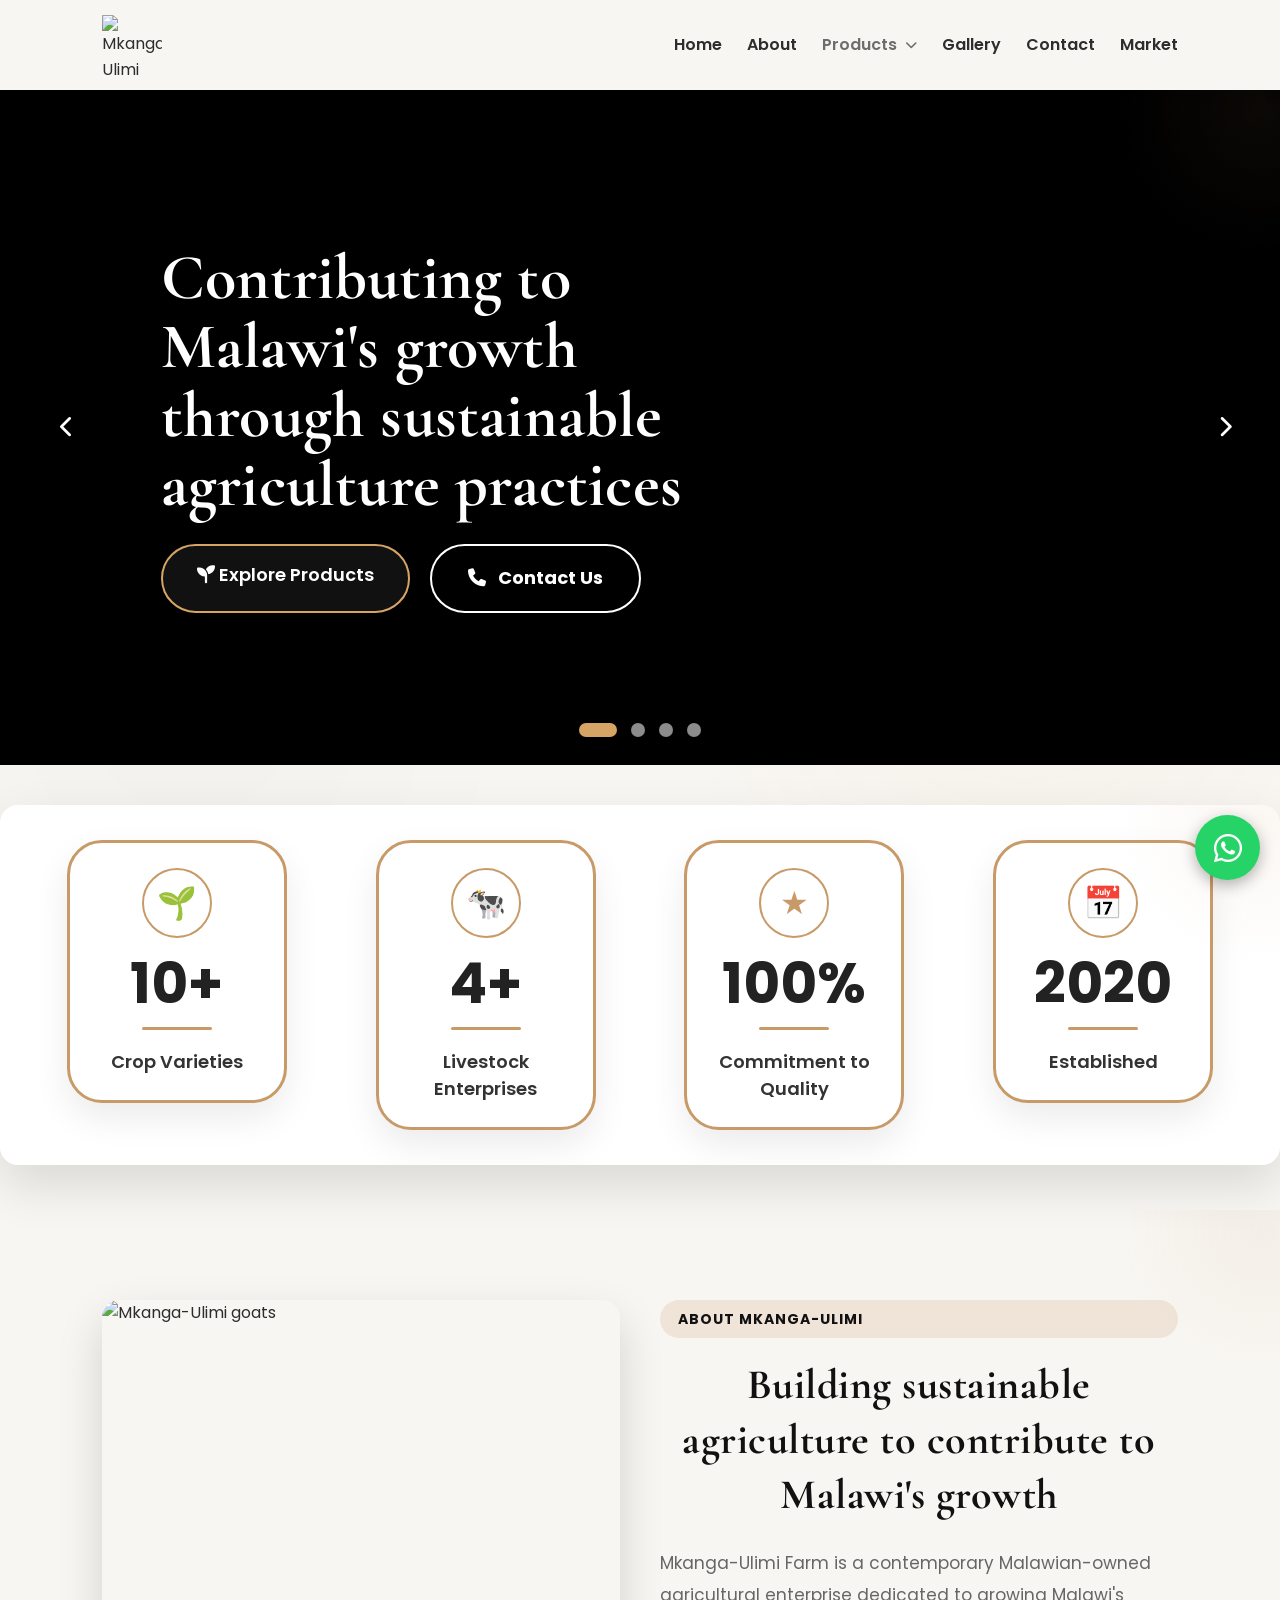
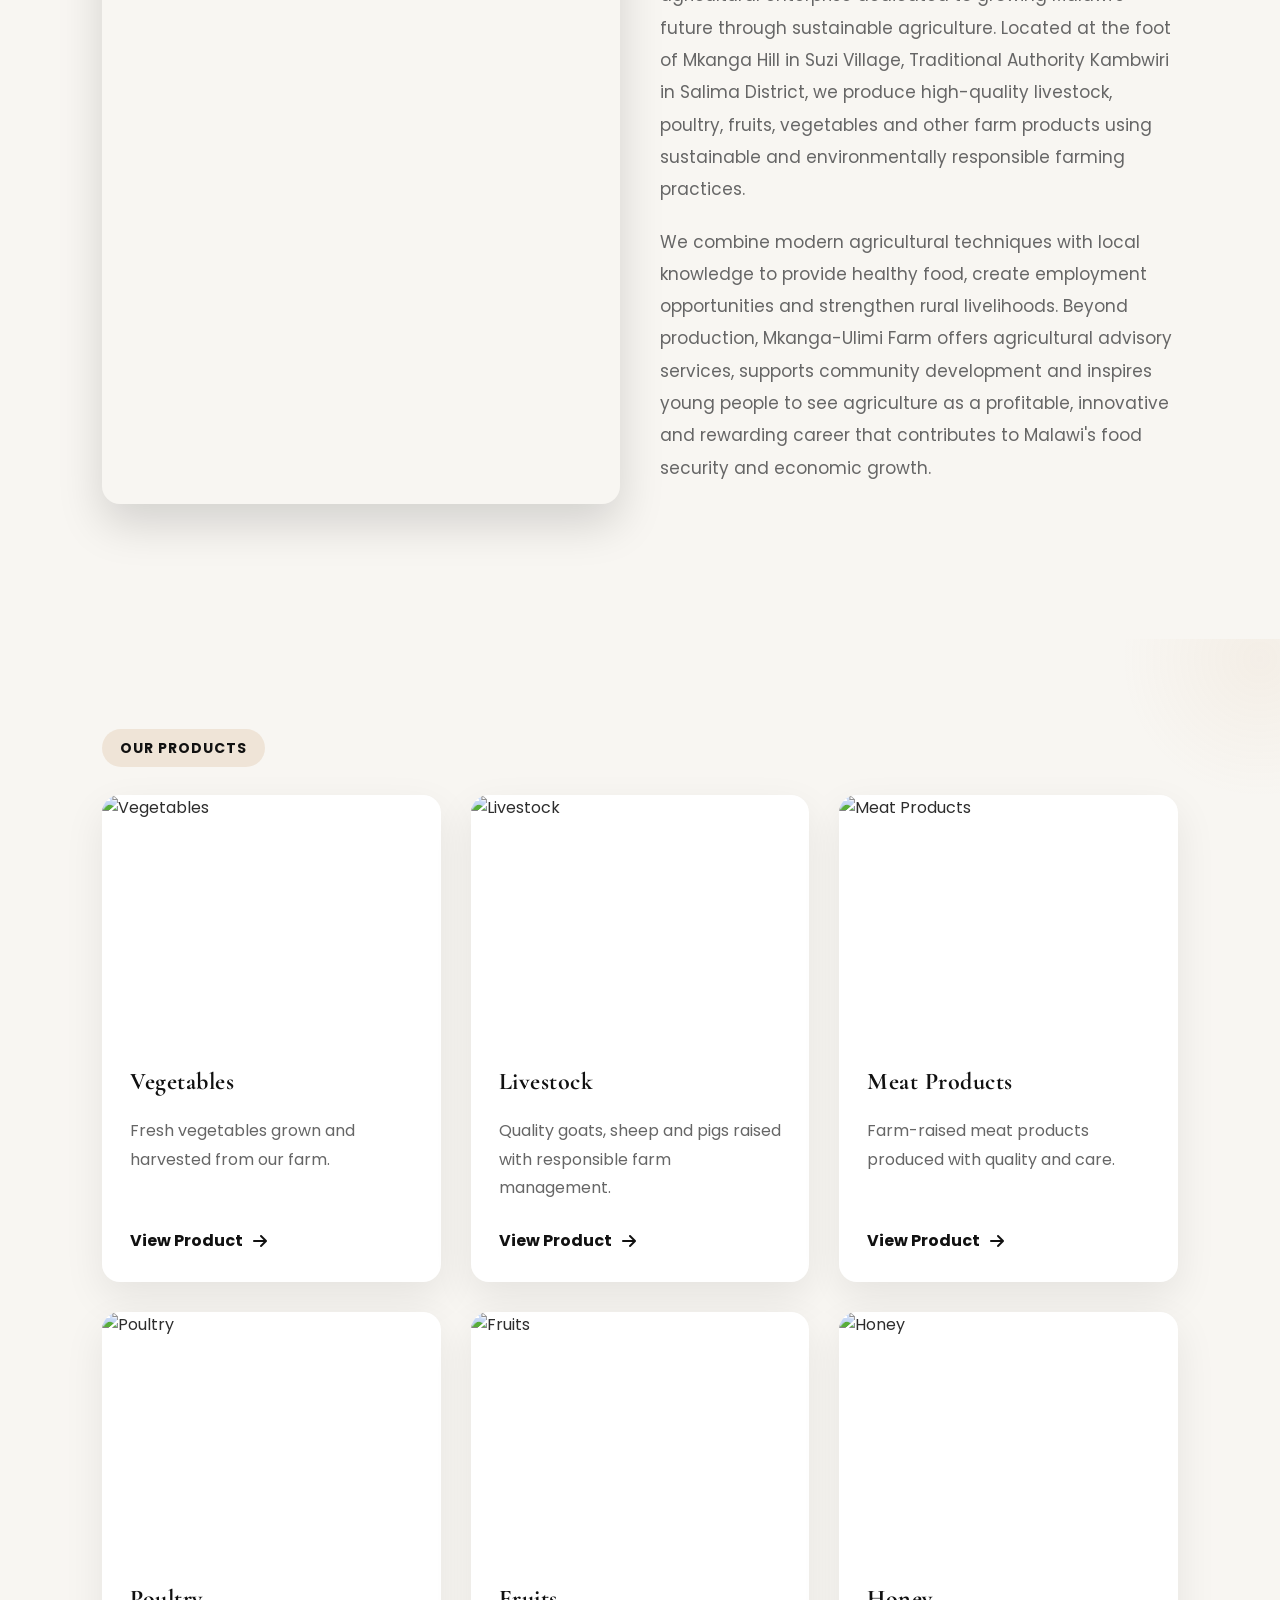
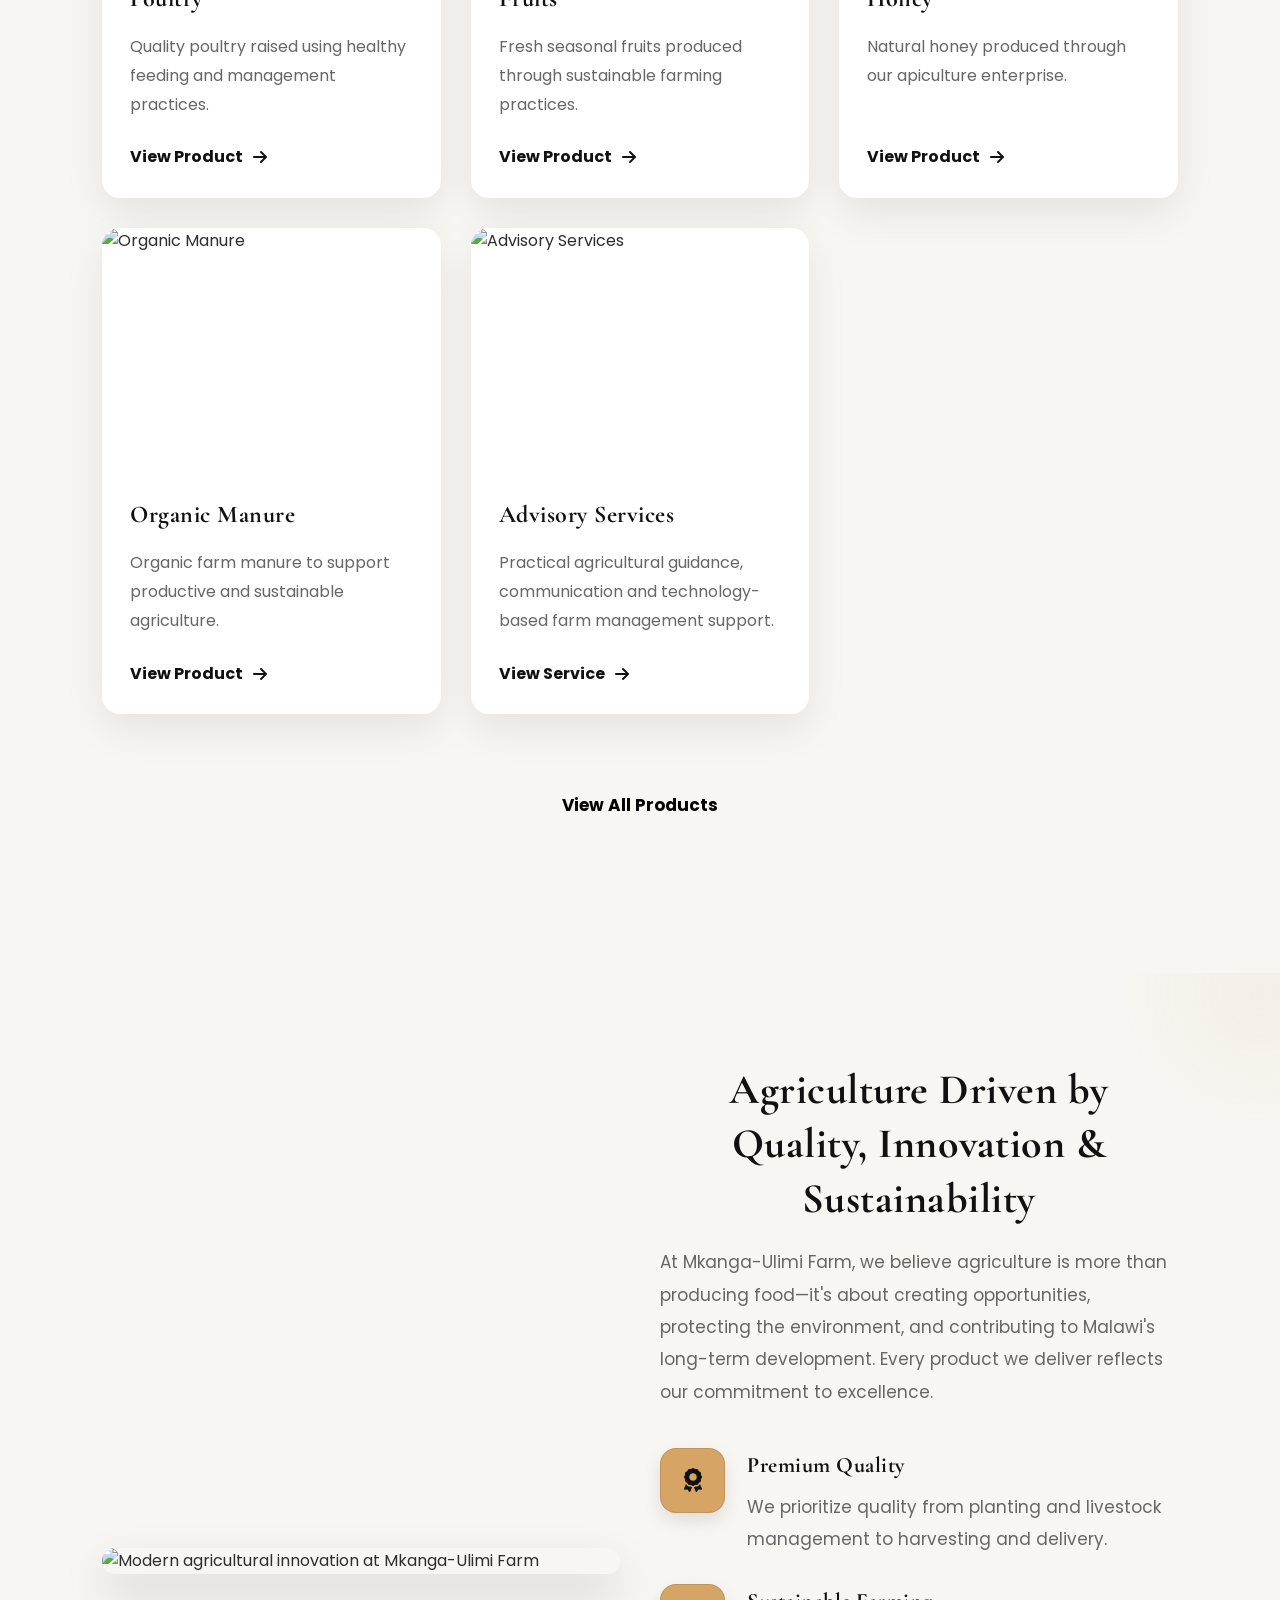
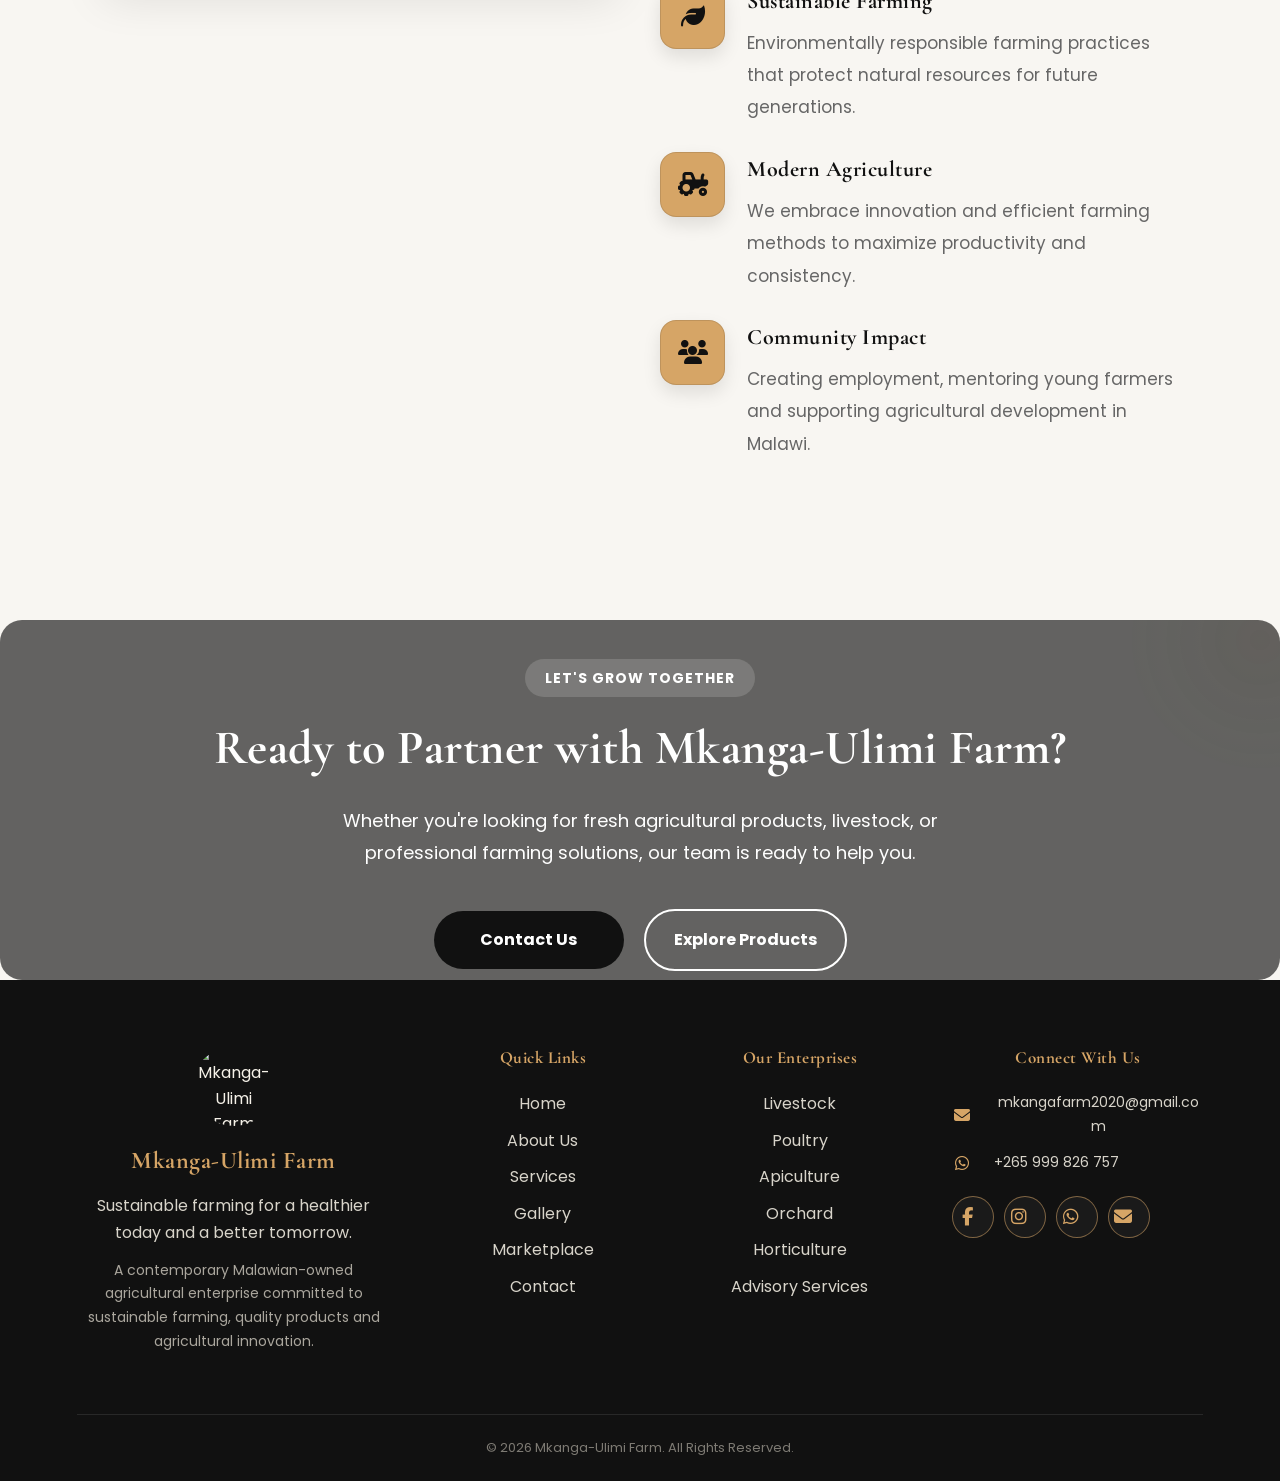
==== index.html @ d6bb37b3 "Add files via upload" ====
<!DOCTYPE html>
<html lang="en">
  <head>
    <meta charset="UTF-8" />

    <meta name="viewport" content="width=device-width, initial-scale=1.0" />

    <title>Mkanga-Ulimi Farm | Quality Agriculture in Malawi</title>

    <meta
      name="description"
      content="Mkanga-Ulimi Farm is a contemporary Malawian-owned farm in Salima producing quality livestock, poultry, orchard products, apiculture products and agricultural advisory services through sustainable farming practices."
    />

    <meta
      name="keywords"
      content="Mkanga-Ulimi, Malawi Farm, Livestock, Poultry, Orchard, Apiculture, Sustainable Agriculture, Salima, Farm Products"
    />

    <meta name="author" content="Mkanga-Ulimi Farm" />

    <meta name="robots" content="index, follow" />

    <link rel="canonical" href="https://christophermwakapenda.github.io/Farm-Website/" />

    <link rel="icon" href="assets/images/logo.png" />

    <link rel="apple-touch-icon" href="assets/images/logo.png" />

    <!-- Open Graph -->

    <meta property="og:title" content="Mkanga-Ulimi Farm" />

    <meta property="og:description" content="Growing Malawi's Future Through Sustainable Agriculture." />

    <meta property="og:image" content="https://christophermwakapenda.github.io/Farm-Website/assets/images/logo.png" />

    <meta property="og:url" content="https://christophermwakapenda.github.io/Farm-Website/" />

    <meta property="og:type" content="website" />

    <!-- Twitter -->

    <meta name="twitter:card" content="summary_large_image" />

    <meta name="twitter:title" content="Mkanga-Ulimi Farm" />

    <meta name="twitter:description" content="Growing Malawi's Future Through Sustainable Agriculture." />

    <meta name="twitter:image" content="https://christophermwakapenda.github.io/Farm-Website/assets/images/logo.png" />

    <link rel="icon" href="assets/images/logo.png" />

    <link rel="stylesheet" href="assets/css/style.css" />

    <link rel="stylesheet" href="assets/css/responsive.css" />

    <link rel="stylesheet" href="assets/css/animations.css" />

    <!-- Font Awesome Icons -->

    <link rel="stylesheet" href="https://cdnjs.cloudflare.com/ajax/libs/font-awesome/6.7.2/css/all.min.css" />
  </head>

  <body>
    <!-- HEADER -->

    <header>
      <div class="logo-area">
        <a href="index.html">
          <img src="assets/images/logo.png" alt="Mkanga-Ulimi Farm Logo" />
        </a>
      </div>

      <div class="menu-icon">☰</div>

      <nav id="navbar">
        <a href="index.html">Home</a>

        <a href="about.html">About</a>

        <div class="dropdown">
          <a href="#" class="dropbtn">
            Products
            <i class="fa-solid fa-chevron-down"></i>
          </a>

          <div class="dropdown-content">
            <a href="livestock.html">
              <i class="fa-solid fa-cow"></i>
              Livestock
            </a>

            <a href="poultry.html">
              <i class="fa-solid fa-egg"></i>
              Poultry
            </a>

            <a href="orchard.html">
              <i class="fa-solid fa-tree"></i>
              Orchard
            </a>

            <a href="apiculture.html">
              <i class="fa-solid fa-bug"></i>
              Apiculture
            </a>

            <a href="advisory-services.html">
              <i class="fa-solid fa-user-tie"></i>
              Advisory Services
            </a>
          </div>
        </div>

        <a href="gallery.html">Gallery</a>

        <a href="contact.html">Contact</a>

       <a href="market.html">Market</a>
          </nav>

</header>

    <!-- HERO -->

    <!-- ================= HERO SLIDER ================= -->

    <section class="hero-slider">
      <!-- Slide 1 -->
      <div class="slide active">
        <img src="assets/images/hero1.jpg" alt="Mkanga-Ulimi Farm" />

        <div class="overlay"></div>

        <div class="hero-content">
          <h1>
            Contributing to Malawi's growth through sustainable agriculture practices
          </h1>

          <div class="hero-buttons">
            <a href="products.html" class="btn btn-primary">
              <i class="fa-solid fa-seedling"></i>
              Explore Products
            </a>

            <a href="contact.html" class="btn btn-outline">
              <i class="fa-solid fa-phone"></i>
              Contact Us
            </a>
          </div>
        </div>
      </div>

      <!-- Slide 2 -->
      <div class="slide">
        <img src="assets/images/hero2.jpg" alt="Livestock" />

        <div class="overlay"></div>

        <div class="hero-content">
          <h2>
            Quality livestock and poultry for your health, living and agriculture productivity
          </h2>
          <p>We rear goats, sheep and pigs.</p>

          <div class="hero-buttons">
            <a href="products.html" class="btn btn-primary">
              <i class="fa-solid fa-seedling"></i>
              Explore Products
            </a>

            <a href="contact.html" class="btn btn-outline">
              <i class="fa-solid fa-phone"></i>
              Contact Us
            </a>
          </div>
        </div>
      </div>

      <!-- Slide 3 -->
      <div class="slide">
        <img src="assets/images/hero3.jpg" alt="Crop Farming" />

        <div class="overlay"></div>

        <div class="hero-content">
          <h2>Fresh produce direct from our farm</h2>

          <div class="hero-buttons">
            <a href="products.html" class="btn btn-primary">
              <i class="fa-solid fa-seedling"></i>
              Explore Products
            </a>

            <a href="contact.html" class="btn btn-outline">
              <i class="fa-solid fa-phone"></i>
              Contact Us
            </a>
          </div>
        </div>
      </div>

      <!-- Slide 4 -->
      <div class="slide">
        <img src="assets/images/hero4.jpg" alt="Modern Agriculture" />

        <div class="overlay"></div>

        <div class="hero-content">
          <h2>We produce a variety of products</h2>
          <p>Fruits. Vegetables. Meat Products. Organic Manure. Honey. Livestock.</p>

          <div class="hero-buttons">
            <a href="products.html" class="btn btn-primary">
              <i class="fa-solid fa-seedling"></i>
              Explore Products
            </a>

            <a href="contact.html" class="btn btn-outline">
              <i class="fa-solid fa-phone"></i>
              Contact Us
            </a>
          </div>
        </div>
      </div>

      <!-- Previous -->
      <button class="slider-btn prev">
        <i class="fa-solid fa-chevron-left"></i>
      </button>

      <!-- Next -->
      <button class="slider-btn next">
        <i class="fa-solid fa-chevron-right"></i>
      </button>

      <!-- Dots -->
      <div class="slider-dots">
        <span class="dot active"></span>
        <span class="dot"></span>
        <span class="dot"></span>
        <span class="dot"></span>
      </div>
    </section>

    <!-- ================= HERO STATS ================= -->
    <section class="hero-stats">
      <div class="stat-badge">
        <div class="badge">
          <div class="badge-icon">🌱</div>
          <div class="badge-number">10+</div>
          <div class="badge-divider"></div>
          <div class="badge-title">Crop Varieties</div>
        </div>
      </div>

      <div class="stat-badge">
        <div class="badge">
          <div class="badge-icon">🐄</div>
          <div class="badge-number">4+</div>
          <div class="badge-divider"></div>
          <div class="badge-title">Livestock Enterprises</div>
        </div>
      </div>

      <div class="stat-badge">
        <div class="badge">
          <div class="badge-icon">★</div>
          <div class="badge-number">100%</div>
          <div class="badge-divider"></div>
          <div class="badge-title">Commitment to Quality</div>
        </div>
      </div>

      <div class="stat-badge">
        <div class="badge">
          <div class="badge-icon">📅</div>
          <div class="badge-number">2020</div>
          <div class="badge-divider"></div>
          <div class="badge-title">Established</div>
        </div>
      </div>
    </section>

    <!-- ABOUT PREVIEW -->

    <!-- ================= ABOUT PREVIEW ================= -->

    <section class="about-preview">
      <div class="about-image">
        <img src="assets/images/client-goats.jpg" alt="Mkanga-Ulimi goats" />
      </div>

      <div class="about-text">
        <span class="section-tag">ABOUT MKANGA-ULIMI</span>

        <h2>Building sustainable agriculture to contribute to Malawi's growth</h2>

        <p>
          Mkanga-Ulimi Farm is a contemporary Malawian-owned agricultural enterprise dedicated to growing Malawi's
          future through sustainable agriculture. Located at the foot of Mkanga Hill in Suzi Village, Traditional
          Authority Kambwiri in Salima District, we produce high-quality livestock, poultry, fruits, vegetables and
          other farm products using sustainable and environmentally responsible farming practices.
        </p>

        <p>
          We combine modern agricultural techniques with local knowledge to provide healthy food, create employment
          opportunities and strengthen rural livelihoods. Beyond production, Mkanga-Ulimi Farm offers agricultural
          advisory services, supports community development and inspires young people to see agriculture as a
          profitable, innovative and rewarding career that contributes to Malawi's food security and economic growth.
        </p>
      </div>
    </section>

    <!-- PRODUCTS -->

    <!-- ================= FEATURED PRODUCTS ================= -->

    <section class="products-section">
      <div class="section-title products-heading">
        <span>OUR PRODUCTS</span>
      </div>

      <div class="products-grid">
        <div class="product-box">
          <div class="product-image"><img src="assets/images/tomatoes.jpg" alt="Vegetables" /></div>
          <div class="product-content"><h3>Vegetables</h3><p>Fresh vegetables grown and harvested from our farm.</p><a href="products.html">View Product <i class="fa-solid fa-arrow-right"></i></a></div>
        </div>

        <div class="product-box">
          <div class="product-image"><img src="assets/images/goats.jpg" alt="Livestock" /></div>
          <div class="product-content"><h3>Livestock</h3><p>Quality goats, sheep and pigs raised with responsible farm management.</p><a href="products.html">View Product <i class="fa-solid fa-arrow-right"></i></a></div>
        </div>

        <div class="product-box">
          <div class="product-image"><img src="assets/images/pigs.jpg" alt="Meat Products" /></div>
          <div class="product-content"><h3>Meat Products</h3><p>Farm-raised meat products produced with quality and care.</p><a href="products.html">View Product <i class="fa-solid fa-arrow-right"></i></a></div>
        </div>

        <div class="product-box">
          <div class="product-image"><img src="assets/images/chickens.jpg" alt="Poultry" /></div>
          <div class="product-content"><h3>Poultry</h3><p>Quality poultry raised using healthy feeding and management practices.</p><a href="products.html">View Product <i class="fa-solid fa-arrow-right"></i></a></div>
        </div>

        <div class="product-box">
          <div class="product-image"><img src="assets/images/mangoes.jpg" alt="Fruits" /></div>
          <div class="product-content"><h3>Fruits</h3><p>Fresh seasonal fruits produced through sustainable farming practices.</p><a href="products.html">View Product <i class="fa-solid fa-arrow-right"></i></a></div>
        </div>

        <div class="product-box">
          <div class="product-image"><img src="assets/images/honey.jpg" alt="Honey" /></div>
          <div class="product-content"><h3>Honey</h3><p>Natural honey produced through our apiculture enterprise.</p><a href="products.html">View Product <i class="fa-solid fa-arrow-right"></i></a></div>
        </div>

        <div class="product-box">
          <div class="product-image"><img src="assets/images/farm-bg.jpg" alt="Organic Manure" /></div>
          <div class="product-content"><h3>Organic Manure</h3><p>Organic farm manure to support productive and sustainable agriculture.</p><a href="products.html">View Product <i class="fa-solid fa-arrow-right"></i></a></div>
        </div>

        <div class="product-box">
          <div class="product-image"><img src="assets/images/advisory-services.jpg" alt="Advisory Services" /></div>
          <div class="product-content"><h3>Advisory Services</h3><p>Practical agricultural guidance, communication and technology-based farm management support.</p><a href="advisory-services.html">View Service <i class="fa-solid fa-arrow-right"></i></a></div>
        </div>
      </div>

      <div class="products-button">
        <a href="products.html" class="main-btn">View All Products</a>
      </div>
    </section>

    <!-- ================= WHY CHOOSE US ================= -->

    <section class="why-section">
      <div class="why-image">
        <img src="assets/images/39.jpg" alt="Modern agricultural innovation at Mkanga-Ulimi Farm" />
      </div>

      <div class="why-content">
        <h2>Agriculture Driven by Quality, Innovation &amp; Sustainability</h2>

        <p>
          At Mkanga-Ulimi Farm, we believe agriculture is more than producing food—it's about creating opportunities,
          protecting the environment, and contributing to Malawi's long-term development. Every product we deliver
          reflects our commitment to excellence.
        </p>

        <div class="why-features">
          <div class="why-item">
            <div class="why-icon">
              <i class="fa-solid fa-award"></i>
            </div>

            <div>
              <h3>Premium Quality</h3>

              <p>We prioritize quality from planting and livestock management to harvesting and delivery.</p>
            </div>
          </div>

          <div class="why-item">
            <div class="why-icon">
              <i class="fa-solid fa-leaf"></i>
            </div>

            <div>
              <h3>Sustainable Farming</h3>

              <p>
                Environmentally responsible farming practices that protect natural resources for future generations.
              </p>
            </div>
          </div>

          <div class="why-item">
            <div class="why-icon">
              <i class="fa-solid fa-tractor"></i>
            </div>

            <div>
              <h3>Modern Agriculture</h3>

              <p>We embrace innovation and efficient farming methods to maximize productivity and consistency.</p>
            </div>
          </div>

          <div class="why-item">
            <div class="why-icon">
              <i class="fa-solid fa-users"></i>
            </div>

            <div>
              <h3>Community Impact</h3>

              <p>Creating employment, mentoring young farmers and supporting agricultural development in Malawi.</p>
            </div>
          </div>
        </div>
      </div>
    </section>

    <!-- CTA -->

    <!-- ================= CALL TO ACTION ================= -->

    <section class="cta-section">
      <div class="cta-overlay"></div>

      <div class="cta-content">
        <span>LET'S GROW TOGETHER</span>

        <h2>Ready to Partner with Mkanga-Ulimi Farm?</h2>

        <p>
          Whether you're looking for fresh agricultural products, livestock, or professional farming solutions, our team
          is ready to help you.
        </p>

        <div class="cta-buttons">
          <a href="contact.html" class="cta-btn">Contact Us</a>

          <a href="products.html" class="cta-btn-outline">Explore Products</a>
        </div>
      </div>
    </section>

    <!-- FOOTER -->
    <!-- ================= FOOTER ================= -->

    <footer class="site-footer">
  <div class="footer-container">
    <div class="footer-column footer-brand">
      <img src="assets/images/logo.png" alt="Mkanga-Ulimi Farm Logo" class="footer-logo">
      <h3>Mkanga-Ulimi Farm</h3>
      <p>Sustainable farming for a healthier today and a better tomorrow.</p>
      <p class="footer-description">A contemporary Malawian-owned agricultural enterprise committed to sustainable farming, quality products and agricultural innovation.</p>
    </div>

    <div class="footer-column">
      <h4>Quick Links</h4>
      <ul class="footer-links">
        <li><a href="index.html">Home</a></li>
        <li><a href="about.html">About Us</a></li>
        <li><a href="services.html">Services</a></li>
        <li><a href="gallery.html">Gallery</a></li>
        <li><a href="market.html">Marketplace</a></li>
        <li><a href="contact.html">Contact</a></li>
      </ul>
    </div>

    <div class="footer-column">
      <h4>Our Enterprises</h4>
      <ul class="footer-links">
        <li><a href="livestock.html">Livestock</a></li>
        <li><a href="poultry.html">Poultry</a></li>
        <li><a href="apiculture.html">Apiculture</a></li>
        <li><a href="orchard.html">Orchard</a></li>
        <li><a href="horticulture.html">Horticulture</a></li>
        <li><a href="advisory-services.html">Advisory Services</a></li>
      </ul>
    </div>

    <div class="footer-column footer-contact">
      <h4>Connect With Us</h4>
      <p><i class="fas fa-envelope" aria-hidden="true"></i> <a href="mailto:mkangafarm2020@gmail.com">mkangafarm2020@gmail.com</a></p>
      <p><i class="fab fa-whatsapp" aria-hidden="true"></i> <a href="https://wa.me/265999826757" target="_blank" rel="noopener">+265 999 826 757</a></p>
      <div class="social-icons" aria-label="Social media links">
        <a href="https://facebook.com/mkangaulimi" target="_blank" rel="noopener" aria-label="Facebook"><i class="fab fa-facebook-f" aria-hidden="true"></i></a>
        <a href="#" aria-label="Instagram"><i class="fab fa-instagram" aria-hidden="true"></i></a>
        <a href="https://wa.me/265999826757" target="_blank" rel="noopener" aria-label="WhatsApp"><i class="fab fa-whatsapp" aria-hidden="true"></i></a>
        <a href="mailto:mkangafarm2020@gmail.com" aria-label="Email"><i class="fas fa-envelope" aria-hidden="true"></i></a>
      </div>
    </div>
  </div>

  <div class="footer-bottom">
    <p>&copy; 2026 Mkanga-Ulimi Farm. All Rights Reserved.</p>
  </div>
</footer>

    <a class="floating-whatsapp" href="https://wa.me/265999826757" target="_blank">
      <i class="fab fa-whatsapp"></i>
    </a>

    <script src="assets/js/main.js"></script>
  </body>
</html>
---- assets/css/style.css ----
/* =========================MKANGA-ULIMI FARMVERSION 2.0 STYLE========================= */
@import url('https://fonts.googleapis.com/css2?family=Cormorant+Garamond:wght@400;500;600;700&family=Poppins:wght@300;400;500;600;700&display=swap');
/* =================================MKANGA-ULIMI BRAND COLORS================================= */
:root{
    --primary:#111111;
    --secondary:#C89A67;
    --gold:#D6A566;
    --white:#FFFFFF;
    --cream:#F8F6F2;
    --soft:#F2ECE5;
    --dark:#2D2D2D;
    --grey:#666666;
    --green:#667A3E;
    --border:#E8DED1;
    --shadow:rgba(0,0,0,.08);
    --transition:.35s ease;
}
/* =================================GLOBAL COLORS================================= */
body{
    margin:0;
    padding:0;
    font-family:'Poppins',sans-serif;
    background:#F2ECE5;      /* Soft Mkanga gold */
    color:var(--text);
    overflow-x:hidden;
}

body::before{

content:"MKANGA ULIMI";

position:fixed;

top:50%;

left:50%;

transform:translate(-50%,-50%) rotate(-18deg);

font-family:"Cormorant Garamond",serif;

font-size:220px;

font-weight:700;

letter-spacing:18px;

color:#C89A67;

opacity:.025;

pointer-events:none;

white-space:nowrap;

z-index:-2;

}
body::after{

content:"";

position:fixed;

inset:0;

background-image:

radial-gradient(circle at 25% 20%,rgba(200,154,103,.06),transparent 32%),

radial-gradient(circle at 80% 70%,rgba(214,165,102,.05),transparent 30%),

radial-gradient(circle at 15% 80%,rgba(0,0,0,.02),transparent 25%);

pointer-events:none;

z-index:-3;

}
h1,
h2,
h3,
h4,
h5,
h6{

font-family:"Cormorant Garamond",serif;

color:var(--heading);

font-weight:700;

letter-spacing:.5px;

}
/* =================================HEADER================================= */
header{
	background:var(--white)
}
.logo-area h2{
	color:var(--dark-green)
}
nav a{
	color:var(--dark-text)
}
nav a:hover{
	color:var(--farm-green)
}
nav a.active{
	color:var(--farm-green);
	border-bottom:3px solid var(--farm-gold)
}
/* =================================BUTTONS================================= */
button,.btn-primary{
	background:#111111;

color:#fff;

border:2px solid #111111;

transition:.35s ease;
}
button:hover,.btn-primary:hover{
	background:var(--dark-green)
}
.btn-outline{
	border:2px solid white;
	color:white
}
.btn-outline:hover{
	background:var(--farm-gold);
	color:var(--dark-text)
}
/* =================================HERO================================= */
.hero-content span{
	color:var(--soft-gold)
}
.hero-buttons .btn-primary{
	background:var(--farm-green)
}
.hero-buttons .btn-outline:hover{
	background:var(--farm-gold)
}
/* =================================SECTIONS================================= */
section h2{
	color:var(--dark-green)
}
/* =================================CARDS================================= */
.service-card,.product-card{
	background:white;
	border-top:5px solid var(--farm-green)
}
.service-card:hover,.product-card:hover{
	box-shadow:0 15px 35px rgba(46,125,50,.25)
}
.service-card i,.product-card i{
	color:var(--farm-green)
}
.service-card h3,.product-card h3{
	color:var(--dark-green)
}
/* =================================SERVICE SLIDER================================= */
.service-dot.active{
	background:var(--farm-green)
}
.service-prev:hover,.service-next:hover{
	background:var(--farm-green)
}
/* =================================ABOUT PAGE================================= */
.about-text h1,.founder-text h1{
	color:var(--dark-green)
}
.quote{
	background:var(--cream);
	border-left:5px solid var(--farm-gold)
}
/* =================================WHY US================================= */
.why-us{
	background:var(--cream)
}
.why-us h2{
	color:var(--dark-green)
}
/* =================================GALLERY================================= */
.gallery-grid img:hover{
	box-shadow:0 10px 25px rgba(46,125,50,.3)
}
/* =================================FOOTER================================= */
footer{
	background:var(--dark-green);
	color:white
}
footer h3{
	color:white
}
.social-icons a{
	color:white
}
.social-icons a:hover{
	color:var(--soft-gold)
}
/* =================================WHATSAPP================================= */
.floating-whatsapp{
	background:#25D366
}
/* RESET */
*{
	margin:0;
	padding:0;
	box-sizing:border-box
}
html{
	scroll-behavior:smooth
}
body{
	font-family:'Poppins', Arial, sans-serif;
	color:var(--text);
	background:var(--cream);
	line-height:1.6
}
img{
	max-width:100%;
	display:block
}
a{
	text-decoration:none;
	color:inherit
}
/* =========================HEADER========================= */
header{
	width:100%;
	background:var(--cream);
	display:flex;
	justify-content:space-between;
	align-items:center;
	padding:15px 8%;
	position:sticky;
	top:0;
	z-index:1000;
	box-shadow:0 3px 10px rgba(0,0,0,0.08)
}
.logo-area{
	display:flex;
	align-items:center;
	gap:12px
}
.logo-area img{
	width:60px;
	height:60px;
	object-fit:contain
}
.logo-area h2{
	color:var(--primary);
	font-size:24px
}
nav{
	display:flex;
	gap:25px
}
nav a{
	font-weight:600;
	color:var(--text);
	transition:.3s
}
nav a:hover{
	color:var(--primary)
}
.menu-icon{
	display:none;
	font-size:30px;
	cursor:pointer
}
/* =========================HERO========================= */
.hero{
	height:80vh;
	background:linear-gradient(rgba(0,0,0,.45),rgba(0,0,0,.45)),url("../images/hero.jpg");
	background-size:cover;
	background-position:center;
	display:flex;
	align-items:center;
	justify-content:center;
	text-align:center;
	color:white
}
.hero-content{
	max-width:800px;
	padding:20px
}
.hero h1{
	font-size:55px;
	margin-bottom:20px
}
.hero p{
	font-size:22px;
	margin-bottom:30px
}
button{
	background:var(--cream);
	color:white;
	border:none;
	padding:14px 30px;
	border-radius:30px;
	cursor:pointer;
	font-size:16px;
	transition:.3s
}
button:hover{
	background:var(--black);
	transform:translateY(-3px)
}
.second-btn{
	background:#ffc107;
	color:var(--text)
}
/* =========================SECTIONS========================= */
section{

position:relative;

padding:90px 8%;

background:transparent;

overflow:hidden;

}
section::before{

content:"";

position:absolute;

right:-120px;

top:-120px;

width:280px;

height:280px;

border-radius:50%;

background:

radial-gradient(circle,

rgba(200,154,103,.08),

transparent 70%);

pointer-events:none;

}
section h2{
	text-align:center;
	font-size:35px;
	margin-bottom:30px;
	color:var(--primary)
}
/* =========================CARDS========================= */
.cards,.product-grid,.services-grid{
	display:grid;
	grid-template-columns:repeat(3,1fr);
	gap:30px
}
.product-card,.service-card{
	background:white;
	padding:20px;
box-shadow:

0 18px 40px rgba(0,0,0,.08);

border:1px solid rgba(200,154,103,.15);
	transition:.3s
}
.product-card:hover,.service-card:hover{
	transform:translateY(-8px)
}
.product-card img{
	height:220px;
	width:100%;
	object-fit:cover;
	border-radius:10px
}
.product-card h3{
	color:var(--primary);
	margin:15px 0
}
/* =========================ABOUT========================= */
.about-container{
	display:grid;
	grid-template-columns:1fr 1fr;
	gap:50px;
	align-items:center
}
.about-text{
	color:var(--text)
}
.about-text p{
	margin-bottom:20px
}
/* =========================WHY US========================= */
.why-us{
	background:var(--cream);
	text-align:center
}
.why-us p{
	font-size:18px
}
/* =========================GALLERY========================= */
.gallery-grid{
	display:grid;
	grid-template-columns:repeat(3,1fr);
	gap:20px
}
.gallery-grid img{
	height:250px;
	width:100%;
	object-fit:cover;
	border-radius:15px;
	transition:.3s
}
.gallery-grid img:hover{
	transform:scale(1.05)
}
/* =========================FOOTER========================= */
footer{
	background:var(--black);
	color:white;
	padding:30px 8%;
	text-align:center
}
footer h3{
	margin-bottom:15px
}
.social-icons{
	margin-top:20px
}
.social-icons a{
	font-size:25px;
	margin:10px
}
/* =========================WHATSAPP FLOAT========================= */
.floating-whatsapp{
	position:fixed;
	right:25px;
	bottom:25px;
	width:65px;
	height:65px;
	background:#25D366;
	border-radius:50%;
	display:flex;
	align-items:center;
	justify-content:center;
	color:white;
	font-size:32px;
	box-shadow:0 5px 15px rgba(0,0,0,.3);
	z-index:999
}
.gallery-img{
	cursor:pointer;
	transition:0.3s
}
.gallery-img:hover{
	transform:scale(1.05)
}
.lightbox{
	display:none;
	position:fixed;
	top:0;
	left:0;
	width:100%;
	height:100%;
	background:rgba(0,0,0,0.9);
	z-index:99999;
	align-items:center;
	justify-content:center
}
.lightbox img{
	max-width:90%;
	max-height:90%
}
.close{
	position:absolute;
	top:20px;
	right:40px;
	font-size:50px;
	color:white;
	cursor:pointer
}
/* HOME STATS */
.stats{
	display:grid;
	grid-template-columns:repeat(4,1fr);
	gap:25px;
	padding:60px 8%;
	background:var(--cream);
	text-align:center
}
.stat{
	background:white;
	padding:35px;
	border-radius:18px;
	box-shadow:0 10px 25px rgba(0,0,0,.08);
	transition:.3s
}
.stat:hover{
	transform:translateY(-8px)
}
.stat h2{
	color:var(--primary);
	font-size:42px
}
.stat p{
	margin-top:10px;
	font-weight:600
}
/*==================================================HERO SLIDER==================================================*/
.hero-slider{
	position:relative;
	width:100%;
	height:75vh;
	min-height:600px;
	overflow:hidden;
	background:#000
}
.slide{
	position:absolute;
	inset:0;
	opacity:0;
	visibility:hidden;
	transition:opacity .8s ease-in-out
}
.slide.active{
	opacity:1;
	visibility:visible;
	z-index:2
}
.slide img{
	width:100%;
	height:100%;
	object-fit:cover;
	transform:scale(1);
	transition:transform 8s linear
}
.slide.active img{
	transform:scale(1.08)
}
.overlay{
	position:absolute;
	inset:0;
	background:linear-gradient(90deg,rgba(0,0,0,.65) 0%,rgba(0,0,0,.45) 35%,rgba(0,0,0,.20) 65%,rgba(0,0,0,.30) 100%)
}
.hero-content{
	position:absolute;
	top:50%;
	left:11%;
	transform:translateY(-50%);
	max-width:650px;
	color:#fff;
	z-index:10;
	animation:heroFade .8s ease
}
.hero-content h1,.hero-content h2{
	font-size:68px;
	line-height:1.1;
	font-weight:800;
	margin-bottom:25px
}
.hero-content span{
	display:block;
	margin-top:12px;
	color:var(--gold);
	font-size:74px;
	font-family:cursive;
	font-weight:400
}
.hero-content p{
	font-size:23px;
	line-height:1.7;
	max-width:620px;
	margin-bottom:40px;
	color:#f5f5f5
}
/*==================================================BUTTONS==================================================*/
.hero-buttons{
	display:flex;
	gap:20px;
	flex-wrap:wrap
}
.btn{
	display:inline-flex;
	align-items:center;
	gap:12px;
	padding:18px 36px;
	border-radius:60px;
	text-decoration:none;
	font-size:18px;
	font-weight:700;
	transition:.35s
}
.btn i{
	font-size:18px
}
.btn-primary{
	background:var(--cream);
	color:#fff
}
.btn-primary:hover{
	background:var(--primary-dark);
	transform:translateY(-4px)
}
.btn-outline{
	border:2px solid #fff;
	color:#fff;
	background:transparent
}
.btn-outline:hover{
	background:#fff;
	color:#1d5d27;
	transform:translateY(-4px)
}
/*==================================================ARROWS==================================================*/
.slider-btn{
	position:absolute;
	top:50%;
	transform:translateY(-50%);
	width:62px;
	height:62px;
	border:none;
	border-radius:50%;
	background:rgba(0,0,0,.45);
	color:#fff;
	cursor:pointer;
	z-index:50;
	transition:.3s;
	font-size:22px
}
.slider-btn:hover{
	background:var(--cream)
}
.prev{
	left:30px
}
.next{
	right:30px
}
/*==================================================DOTS==================================================*/
.slider-dots{
	position:absolute;
	left:50%;
	bottom:28px;
	transform:translateX(-50%);
	display:flex;
	gap:14px;
	z-index:40
}
.dot{
	width:14px;
	height:14px;
	border-radius:50%;
	background:rgba(255,255,255,.55);
	cursor:pointer;
	transition:.35s
}
.dot.active{
	width:38px;
	border-radius:20px;
	background:var(--gold)
}
.dot:hover{
	background:#fff
}
/*==================================================ANIMATION==================================================*/
@keyframes heroFade{
	from{
	opacity:0;
	transform:translateY(-40%)
	}
	to{
	opacity:1;
	transform:translateY(-50%)
	}
}
/*==================================================HERO STATS SECTION==================================================*/
.hero-stats{
	width:90%;
	max-width:1300px;
	margin:-70px auto 80px;
	background:#ffffff;
	border-radius:18px;
	display:grid;
	grid-template-columns:repeat(4,1fr);
	gap:25px;
	padding:35px;
	position:relative;
	z-index:100;
	box-shadow:0 20px 50px rgba(0,0,0,.12)
}
.stat-box{
	display:flex;
	align-items:center;
	gap:20px;
	padding:18px;
	border-radius:12px;
	transition:.35s
}
.stat-box:hover{
	background:#f7f7f7;
	transform:translateY(-8px)
}
.stat-box .icon{
	width:70px;
	height:70px;
	background:var(--cream);
	color:#fff;
	display:flex;
	align-items:center;
	justify-content:center;
	border-radius:50%;
	font-size:28px;
	flex-shrink:0
}
.stat-box h2{
	font-size:34px;
	color:var(--primary);
	margin-bottom:5px;
	font-weight:700
}
.stat-box h4{
	font-size:18px;
	color:var(--heading);
	margin-bottom:6px
}
.stat-box p{
	color:#666;
	font-size:15px;
	line-height:1.5
}
/*==================================================RESPONSIVE DESIGN==================================================*/




/*==================================================SMOOTH TRANSITIONS==================================================*/
.hero-slider,.slide,.slide img,.hero-content,.hero-buttons,.slider-btn,.dot,.hero-stats,.stat-box{
	transition:all .35s ease
}
/*==================================================ABOUT PREVIEW==================================================*/
.about-preview{
	width:92%;
	max-width:1300px;
	margin:60px auto;
	display:grid;
	grid-template-columns:1fr 1fr;
	gap:40px;
	align-items:center
}
.about-image img{
	width:100%;
	border-radius:18px;
	display:block;
	box-shadow:0 20px 45px rgba(0,0,0,.15)
}
.section-tag{
	display:inline-block;
	padding:8px 18px;
	background:#EFE4D7;
	color:var(--primary);
	border-radius:30px;
	font-size:14px;
	font-weight:700;
	letter-spacing:1px;
	margin-bottom:20px
}
.about-text h2{
	font-size:42px;
	color:var(--heading);
	margin-bottom:25px;
	line-height:1.3
}
.about-text p{
	color:#666;
	font-size:17px;
	line-height:1.9;
	margin-bottom:20px
}
.about-features{
	display:grid;
	grid-template-columns:repeat(2,1fr);
	gap:18px;
	margin:35px 0
}
.feature{
	display:flex;
	align-items:center;
	gap:14px;
	font-weight:600
}
.feature i{
	width:46px;
	height:46px;
	background:var(--cream);
	color:#fff;
	border-radius:50%;
	display:flex;
	align-items:center;
	justify-content:center
}
.about-btn{
	display:inline-flex;
	align-items:center;
	gap:12px;
	background:var(--cream);
	color:#fff;
	text-decoration:none;
	padding:16px 30px;
	border-radius:50px;
	font-weight:700;
	transition:.3s
}
.about-btn:hover{
	background:var(--primary-dark);
	transform:translateY(-3px)
}

/*==================================================SERVICES SECTION==================================================*/
.services-section{
	width:90%;
	max-width:1300px;
	margin:60px auto
}
.section-title{
	text-align:center;
	max-width:700px;
	margin:0 auto 60px
}
.section-title span{
	display:inline-block;
	background:#EFE4D7;
	color:var(--primary);
	padding:8px 18px;
	border-radius:30px;
	font-size:14px;
	font-weight:700;
	letter-spacing:1px;
	margin-bottom:18px
}
.section-title h2{
	font-size:42px;
	color:var(--heading);
	margin-bottom:18px
}
.section-title p{
	font-size:18px;
	color:#666;
	line-height:1.8
}
.services-grid{
	display:grid;
	grid-template-columns:repeat(auto-fit,minmax(280px,1fr));
	gap:30px
}
.service-box{
	background:#fff;
	border-radius:18px;
	padding:40px 30px;
	box-shadow:0 15px 40px rgba(0,0,0,.08);
	transition:.35s
}
.service-box:hover{
	transform:translateY(-10px);
	box-shadow:0 25px 50px rgba(0,0,0,.12)
}
.service-icon{
	width:75px;
	height:75px;
	background:var(--cream);
	color:#fff;
	display:flex;
	align-items:center;
	justify-content:center;
	border-radius:18px;
	font-size:30px;
	margin-bottom:25px
}
.service-box h3{
	font-size:24px;
	margin-bottom:18px;
	color:var(--heading)
}
.service-box p{
	color:#666;
	line-height:1.8;
	margin-bottom:25px
}
.service-box a{
	text-decoration:none;
	color:var(--primary);
	font-weight:700;
	display:inline-flex;
	align-items:center;
	gap:10px
}
.service-box a:hover{
	gap:15px
}
/*==================================================PRODUCTS SECTION==================================================*/
.products-section{
	width:92%;
	max-width:1300px;
	margin:60px auto
}
.products-grid{
	display:grid;
	grid-template-columns:repeat(auto-fit,minmax(280px,1fr));
	gap:30px
}
.product-box{
	background:#fff;
	border-radius:18px;
	overflow:hidden;
	box-shadow:0 15px 40px rgba(0,0,0,.08);
	transition:.35s
}
.product-box:hover{
	transform:translateY(-10px);
	box-shadow:0 25px 50px rgba(0,0,0,.12)
}
.product-image{
	overflow:hidden
}
.product-image img{
	width:100%;
	height:240px;
	object-fit:cover;
	display:block;
	transition:.5s
}
.product-box:hover img{
	transform:scale(1.08)
}
.product-content{
	padding:28px
}
.product-content h3{
	font-size:24px;
	color:var(--heading);
	margin-bottom:15px
}
.product-content p{
	color:#666;
	line-height:1.8;
	margin-bottom:25px
}
.product-content a{
	color:var(--primary);
	text-decoration:none;
	font-weight:700;
	display:inline-flex;
	align-items:center;
	gap:10px;
	transition:.3s
}
.product-content a:hover{
	gap:15px
}
.products-button{
	text-align:center;
	margin-top:60px
}
.main-btn{
	display:inline-block;
	background:var(--cream);
	color:#030202;
	text-decoration:none;
	padding:18px 40px;
	border-radius:50px;
	font-size:17px;
	font-weight:700;
	transition:.3s
}
.main-btn:hover{
	background:var(--primary-dark);
	transform:translateY(-4px)
}
/*==================================================WHY CHOOSE US==================================================*/
.why-section{
	width:92%;
	max-width:1300px;
	margin:60px auto;
	display:grid;
	grid-template-columns:1fr 1fr;
	gap:40px;
	align-items:center
}
.why-image img{
	width:100%;
	border-radius:18px;
	display:block;
	box-shadow:0 20px 45px rgba(0,0,0,.15)
}
.why-content h2{
	font-size:42px;
	color:var(--heading);
	margin:20px 0;
	line-height:1.3
}
.why-content p{
	color:#666;
	line-height:1.9;
	font-size:17px
}
.why-features{
	margin-top:40px;
	display:grid;
	gap:28px
}
.why-item{
	display:flex;
	align-items:flex-start;
	gap:22px
}
.why-icon{
	width:65px;
	height:65px;
	background:var(--cream);
	color:#fff;
	border-radius:16px;
	display:flex;
	justify-content:center;
	align-items:center;
	font-size:24px;
	flex-shrink:0
}
.why-item h3{
	margin-bottom:8px;
	color:var(--heading);
	font-size:22px
}
.why-item p{
	margin:0
}


/*==================================================CTA SECTION==================================================*/
.cta-section{
	position:relative;
	width:92%;
	max-width:1300px;
	height:360px;
	margin:70px auto;
	border-radius:22px;
	overflow:hidden;
	background:url("../images/cta-bg.jpg") center center/cover no-repeat
}
.cta-overlay{
	position:absolute;
	inset:0;
	background:rgba(0,0,0,.60)
}
.cta-content{
	position:relative;
	z-index:2;
	height:100%;
	display:flex;
	flex-direction:column;
	justify-content:center;
	align-items:center;
	text-align:center;
	color:#fff;
	padding:40px
}
.cta-content span{
	display:inline-block;
	padding:8px 20px;
	background:rgba(255,255,255,.15);
	border-radius:30px;
	margin-bottom:20px;
	font-size:14px;
	letter-spacing:1px;
	font-weight:700
}
.cta-content h2{
	font-size:48px;
	margin-bottom:25px;
	line-height:1.3
}
.cta-content p{
	max-width:700px;
	font-size:18px;
	line-height:1.8;
	margin-bottom:40px
}
.cta-buttons{
	display:flex;
	gap:20px;
	flex-wrap:wrap
}
.cta-btn{
	background:var(--primary);
	color:#fff;
	text-decoration:none;
	padding:18px 38px;
	border-radius:50px;
	font-weight:700;
	transition:.3s
}
.cta-btn:hover{
	background:var(--primary-dark);
	transform:translateY(-4px)
}
.cta-btn-outline{
	border:2px solid #fff;
	color:#fff;
	text-decoration:none;
	padding:18px 38px;
	border-radius:50px;
	font-weight:700;
	transition:.3s
}
.cta-btn-outline:hover{
	background:#fff;
	color:var(--primary)
}

/*=========================SERVICE SLIDER=========================*/
.service-slider{
	position:relative;
	height:60vh;
	overflow:hidden
}
.service-slide{
	position:absolute;
	width:100%;
	height:100%;
	opacity:0;
	transition:opacity 1s ease
}
.service-slide.active{
	opacity:1;
	z-index:2
}
.service-slide{
	transform:scale(1.08);
	transition:opacity 1s ease, transform 6s linear
}
.service-slide.active{
	opacity:1;
	transform:scale(1)
}
.service-slide img{
	width:100%;
	height:100%;
	object-fit:cover
}
.service-overlay{
	position:absolute;
	top:0;
	left:0;
	width:100%;
	height:100%;
	background:rgba(0,0,0,.45)
}
.service-content{
	position:absolute;
	top:50%;
	left:50%;
	transform:translate(-50%,-50%);
	color:white;
	text-align:center;
	width:90%;
	max-width:800px;
	z-index:5
}
.service-content h1{
	font-size:55px;
	margin-bottom:20px
}
.service-content p{
	font-size:22px;
	line-height:1.8
}
.service-prev,.service-next{
	position:absolute;
	top:50%;
	transform:translateY(-50%);
	width:55px;
	height:55px;
	border:none;
	border-radius:50%;
	background:rgba(255,255,255,.2);
	color:white;
	font-size:22px;
	cursor:pointer;
	z-index:20;
	backdrop-filter:blur(6px)
}
.service-prev{
	left:30px
}
.service-next{
	right:30px
}
.service-prev:hover,.service-next:hover{
	background:var(--cream)
}
.service-dots{
	position:absolute;
	bottom:25px;
	width:100%;
	text-align:center;
	z-index:20
}
.service-dot{
	display:inline-block;
	width:14px;
	height:14px;
	border-radius:50%;
	background:white;
	margin:0 5px;
	cursor:pointer;
	opacity:.5
}
.service-dot.active{
	opacity:1;
	background:var(--cream)
}
/*=========================================MKANGA-ULIMI STATISTICS=========================================*/
.hero-stats{
	width:95%;
	max-width:1400px;
	margin:40px auto;
	display:grid;
	grid-template-columns:repeat(auto-fit,minmax(240px,1fr));
	gap:25px;
	align-items:start
}
.stat-badge{
	display:flex;
	justify-content:center;
	align-items:center
}
.badge{
	width:220px;
	min-height:260px;
	background:#fff;
	border-radius:35px;
	border:3px solid #c89a67;
	box-shadow:0 15px 35px rgba(0,0,0,.08);
	display:flex;
	flex-direction:column;
	align-items:center;
	justify-content:flex-start;
	padding:25px 20px;
	transition:.35s ease
}
.badge:hover{
	transform:translateY(-10px);
	box-shadow:0 25px 50px rgba(0,0,0,.15)
}
.badge-icon{
	width:70px;
	height:70px;
	border-radius:50%;
	border:2px solid #c89a67;
	display:flex;
	justify-content:center;
	align-items:center;
	font-size:32px;
	color:#c89a67;
	margin-bottom:18px
}
.badge-number{
	font-size:56px;
	font-weight:700;
	color:#222;
	line-height:1;
	margin-bottom:15px
}
.badge-divider{
	width:70px;
	height:3px;
	background:#c89a67;
	border-radius:20px;
	margin-bottom:18px
}
.badge-title{
	font-size:18px;
	font-weight:600;
	text-align:center;
	color:#333;
	line-height:1.5
}


/*=========================================MKANGA-ULIMI PREMIUM DROPDOWN=========================================*/
.dropdown{
	position:relative;
	display:flex;
	align-items:center
}
.dropbtn{
	display:flex;
	align-items:center;
	gap:8px;
	color:#6e6c6c;
	text-decoration:none;
	font-weight:600;
	transition:.3s
}
.dropbtn i{
	font-size:12px;
	transition:.3s
}
.dropdown:hover .dropbtn i{
	transform:rotate(180deg)
}
.dropdown-content{
	position:absolute;
	top:140%;
	left:50%;
	transform:translateX(-50%) translateY(15px);
	width:280px;
	background:#fff;
	border-radius:18px;
	padding:12px;
	box-shadow:0 25px 60px rgba(0,0,0,.15);
	opacity:0;
	visibility:hidden;
	transition:.35s ease;
	z-index:9999
}
.dropdown:hover .dropdown-content{
	opacity:1;
	visibility:visible;
	transform:translateX(-50%) translateY(0)
}
.dropdown-content a{
	display:flex;
	align-items:center;
	gap:14px;
	padding:15px 18px;
	border-radius:12px;
	color:#333;
	font-weight:500;
	transition:.3s
}
.dropdown-content a:hover{
	background:#f6efe6;
	color:#b37b39;
	transform:translateX(8px)
}
/*==================================================LIVESTOCK PAGE==================================================*/
/*==================================================
                LIVESTOCK PAGE
==================================================*/

/* HERO */

.livestock-hero{
    min-height:65vh;
    display:flex;
    align-items:center;
    justify-content:center;
    text-align:center;
    padding:60px 20px;

    background:
    linear-gradient(
        rgba(0,0,0,.55),
        rgba(0,0,0,.55)
    ),
    url("../images/livestock-banner.jpg");

    background-size:cover;
    background-position:center;
    background-repeat:no-repeat;
}

.livestock-hero-content{
    max-width:800px;
    color:#FFFFFF;
}

.livestock-hero-content .small-title{
    color:#D6A566;
    letter-spacing:4px;
    font-size:14px;
    font-weight:600;
    text-transform:uppercase;
    margin-bottom:15px;
}

.livestock-hero-content h1{
    font-size:clamp(42px,6vw,75px);
    color:#FFFFFF;
    margin-bottom:20px;
}

.livestock-hero-content p{
    font-size:20px;
    line-height:1.8;
    color:#F8F6F2;
}


/*==================================================
                INTRODUCTION
==================================================*/

.livestock-intro{
    width:92%;
    max-width:900px;
    margin:70px auto;
    text-align:center;
}

.section-label{
    color:#D6A566;
    font-size:13px;
    font-weight:700;
    letter-spacing:3px;
    text-transform:uppercase;
    margin-bottom:15px;
}

.livestock-intro h2{
    font-size:42px;
    color:#111111;
    margin-bottom:20px;
}

.livestock-intro p{
    color:#555555;
    font-size:17px;
    line-height:1.8;
}


/*==================================================
                ENTERPRISES
==================================================*/

.livestock-enterprises{
    width:92%;
    max-width:1300px;
    margin:70px auto;
}

.section-heading{
    text-align:center;
    margin-bottom:50px;
}

.section-heading h2{
    font-size:42px;
    color:#111111;
}


/*==================================================
                GRID
==================================================*/

.livestock-grid{
    display:grid;
    grid-template-columns:repeat(auto-fit,minmax(320px,1fr));
    gap:30px;
}


/*==================================================
                CARD
==================================================*/

.livestock-card{
    background:#FFFFFF;
    border:1px solid #E8DED1;
    border-radius:18px;
    overflow:hidden;
    box-shadow:0 12px 35px rgba(0,0,0,.08);
    transition:.35s ease;
}

.livestock-card:hover{
    transform:translateY(-8px);
    box-shadow:0 20px 45px rgba(0,0,0,.15);
}


/*==================================================
                IMAGE
==================================================*/

.livestock-card-image{
    height:260px;
    overflow:hidden;
}

.livestock-card-image img{
    width:100%;
    height:100%;
    object-fit:cover;
    display:block;
    transition:.45s ease;
}

.livestock-card:hover .livestock-card-image img{
    transform:scale(1.08);
}


/*==================================================
                CONTENT
==================================================*/

.livestock-card-content{
    padding:28px;
}

.livestock-card-content h3{
    font-size:26px;
    color:#111111;
    margin-bottom:15px;
}

.livestock-card-content p{
    color:#666666;
    line-height:1.8;
    margin-bottom:20px;
}


/*==================================================
                BUTTON
==================================================*/

.livestock-card-content a{
    display:inline-block;
    padding:12px 26px;
    background:#111111;
    color:#FFFFFF;
    border:2px solid #D6A566;
    border-radius:30px;
    text-decoration:none;
    font-weight:600;
    transition:.35s ease;
}

.livestock-card-content a:hover{
    background:#D6A566;
    color:#111111;
}


/*==================================================
                CTA
==================================================*/

.livestock-cta{
    margin-top:80px;
    padding:70px 20px;
    text-align:center;
    background:#F2ECE5;
    border-top:1px solid #E8DED1;
}

.livestock-cta h2{
    font-size:42px;
    color:#111111;
    margin-bottom:20px;
}

.livestock-cta p{
    color:#555555;
    max-width:700px;
    margin:0 auto 30px;
    line-height:1.8;
}

.livestock-cta a{
    display:inline-block;
    padding:16px 35px;
    background:#111111;
    color:#FFFFFF;
    border:2px solid #D6A566;
    border-radius:40px;
    text-decoration:none;
    font-weight:600;
    transition:.35s ease;
}

.livestock-cta a:hover{
    background:#D6A566;
    color:#111111;
}


/*==================================================
                GLOBAL FIXES
==================================================*/

html,
body{
    width:100%;
    overflow-x:hidden;
}

*,
*::before,
*::after{
    box-sizing:border-box;
}

img{
    max-width:100%;
    display:block;
}


/*==================================================
                RESPONSIVE
==================================================*/

@media (max-width:992px){

    .livestock-grid{
        grid-template-columns:repeat(2,1fr);
    }

}

@media (max-width:768px){

    .livestock-hero{
        min-height:55vh;
    }

    .livestock-hero-content h1{
        font-size:48px;
    }

    .livestock-intro h2,
    .section-heading h2,
    .livestock-cta h2{
        font-size:34px;
    }

    .livestock-grid{
        grid-template-columns:1fr;
    }

}

@media (max-width:480px){

    .livestock-hero-content h1{
        font-size:36px;
    }

    .livestock-card-image{
        height:220px;
    }

    .livestock-card-content{
        padding:22px;
    }

}

/*==================================================POULTRY PAGE==================================================*/
/* HERO */
.poultry-hero{
	min-height:65vh;
	display:flex;
	align-items:center;
	justify-content:center;
	text-align:center;
	padding:50px 20px;
	background:linear-gradient(rgba(0,0,0,.45),rgba(0,0,0,.45)),url("../images/poultry-banner.jpg");
	background-size:cover;
	background-position:center
}
.poultry-hero-content{
	max-width:800px;
	color:#fff
}
.poultry-hero-content .small-title{
	letter-spacing:3px;
	font-size:14px;
	font-weight:600;
	margin-bottom:15px
}
.poultry-hero-content h1{
	font-size:clamp(40px,6vw,75px);
	margin-bottom:20px
}
.poultry-hero-content > p:last-child{
	font-size:20px;
	line-height:1.7
}
/* INTRODUCTION */
.poultry-intro{
	width:90%;
	max-width:850px;
	margin:60px auto;
	text-align:center
}
.poultry-intro h2{
	font-size:42px;
	color:#222;
	margin-bottom:20px
}
.poultry-intro p:last-child{
	color:#666;
	font-size:17px;
	line-height:1.8
}
/* ENTERPRISES */
.poultry-enterprises{
	width:92%;
	max-width:1300px;
	margin:60px auto
}
/* GRID */
.poultry-grid{
	display:grid;
	grid-template-columns:repeat(3,1fr);
	gap:30px
}
/* CARD */
.poultry-card{
	background:#fff;
	border-radius:18px;
	overflow:hidden;
	box-shadow:0 12px 35px rgba(0,0,0,.08);
	transition:.35s ease
}
.poultry-card:hover{
	transform:translateY(-8px);
	box-shadow:0 20px 45px rgba(0,0,0,.14)
}
/* IMAGE */
.poultry-card-image{
	height:280px;
	overflow:hidden
}
.poultry-card-image img{
	width:100%;
	height:100%;
	object-fit:cover;
	transition:.5s ease
}
.poultry-card:hover img{
	transform:scale(1.08)
}
/* CARD CONTENT */
.poultry-card-content{
	padding:25px
}
.poultry-card-content h3{
	font-size:27px;
	color:#222;
	margin-bottom:10px
}
.poultry-card-content p{
	color:#666;
	line-height:1.6
}
/* CTA */
.poultry-cta{
	margin-top:100px;
	padding:55px 20px;
	text-align:center;
	background:#F8F6F2
}
.poultry-cta h2{
	font-size:40px;
	color:#222;
	margin-bottom:15px
}
.poultry-cta p{
	color:#666;
	margin-bottom:30px
}
.poultry-cta a{
	display:inline-block;
	padding:14px 32px;
	background:#2E7D32;
	color:#fff;
	border-radius:30px;
	font-weight:600;
	transition:.3s
}
.poultry-cta a:hover{
	background:#C89A67
}
/* RESPONSIVE */


/*==================================================HORTICULTURE PAGE==================================================*/
/* HERO */
.horticulture-hero{
	min-height:65vh;
	display:flex;
	align-items:center;
	justify-content:center;
	text-align:center;
	padding:50px 20px;
	background:linear-gradient(rgba(0,0,0,.45),rgba(0,0,0,.45)),url("../images/horticulture-banner.jpg");
	background-size:cover;
	background-position:center
}
.horticulture-hero-content{
	max-width:800px;
	color:#fff
}
.horticulture-hero-content .small-title{
	letter-spacing:3px;
	font-size:14px;
	font-weight:600;
	margin-bottom:15px
}
.horticulture-hero-content h1{
	font-size:clamp(40px,6vw,75px);
	margin-bottom:20px
}
.horticulture-hero-content > p:last-child{
	font-size:20px;
	line-height:1.7
}
/* INTRODUCTION */
.horticulture-intro{
	width:90%;
	max-width:850px;
	margin:60px auto;
	text-align:center
}
.horticulture-intro h2{
	font-size:42px;
	color:#222;
	margin-bottom:20px
}
.horticulture-intro p:last-child{
	color:#666;
	font-size:17px;
	line-height:1.8
}
/* ENTERPRISES */
.horticulture-enterprises{
	width:92%;
	max-width:1300px;
	margin:60px auto
}
/* GRID */
.horticulture-grid{
	display:grid;
	grid-template-columns:repeat(3,1fr);
	gap:30px
}
/* CARD */
.horticulture-card{
	background:#fff;
	border-radius:18px;
	overflow:hidden;
	box-shadow:0 12px 35px rgba(0,0,0,.08);
	transition:.35s ease
}
.horticulture-card:hover{
	transform:translateY(-8px);
	box-shadow:0 20px 45px rgba(0,0,0,.14)
}
/* IMAGE */
.horticulture-card-image{
	height:280px;
	overflow:hidden
}
.horticulture-card-image img{
	width:100%;
	height:100%;
	object-fit:cover;
	transition:.5s ease
}
.horticulture-card:hover img{
	transform:scale(1.08)
}
/* CARD CONTENT */
.horticulture-card-content{
	padding:25px
}
.horticulture-card-content h3{
	font-size:27px;
	color:#222;
	margin-bottom:10px
}
.horticulture-card-content p{
	color:#666;
	line-height:1.6
}
/* CTA */
.horticulture-cta{
	margin-top:100px;
	padding:55px 20px;
	text-align:center;
	background:#F8F6F2
}
.horticulture-cta h2{
	font-size:40px;
	color:#222;
	margin-bottom:15px
}
.horticulture-cta p{
	color:#666;
	margin-bottom:30px
}
.horticulture-cta a{
	display:inline-block;
	padding:14px 32px;
	background:#2E7D32;
	color:#fff;
	border-radius:30px;
	font-weight:600;
	transition:.3s
}
.horticulture-cta a:hover{
	background:#C89A67
}
/* RESPONSIVE */


/*==================================================APICULTURE PAGE==================================================*/
.apiculture-hero{
	min-height:65vh;
	display:flex;
	align-items:center;
	justify-content:center;
	text-align:center;
	padding:50px 20px;
	background:linear-gradient(rgba(0,0,0,.45),rgba(0,0,0,.45)),url("../images/apiculture-banner.jpg");
	background-size:cover;
	background-position:center
}
.apiculture-hero-content{
	max-width:800px;
	color:#fff
}
.apiculture-hero-content .small-title{
	letter-spacing:3px;
	font-size:14px;
	font-weight:600;
	margin-bottom:15px
}
.apiculture-hero-content h1{
	font-size:clamp(40px,6vw,75px);
	margin-bottom:20px
}
.apiculture-hero-content > p:last-child{
	font-size:20px;
	line-height:1.7
}
/* INTRODUCTION */
.apiculture-intro{
	width:90%;
	max-width:850px;
	margin:60px auto;
	text-align:center
}
.apiculture-intro h2{
	font-size:42px;
	color:#222;
	margin-bottom:20px
}
.apiculture-intro p:last-child{
	color:#666;
	font-size:17px;
	line-height:1.8
}
/* ENTERPRISES */
.apiculture-enterprises{
	width:92%;
	max-width:1300px;
	margin:60px auto
}
/* GRID */
.apiculture-grid{
	display:grid;
	grid-template-columns:repeat(3,1fr);
	gap:30px
}
/* CARD */
.apiculture-card{
	background:#fff;
	border-radius:18px;
	overflow:hidden;
	box-shadow:0 12px 35px rgba(0,0,0,.08);
	transition:.35s ease
}
.apiculture-card:hover{
	transform:translateY(-8px);
	box-shadow:0 20px 45px rgba(0,0,0,.14)
}
/* IMAGE */
.apiculture-card-image{
	height:280px;
	overflow:hidden
}
.apiculture-card-image img{
	width:100%;
	height:100%;
	object-fit:cover;
	transition:.5s ease
}
.apiculture-card:hover img{
	transform:scale(1.08)
}
/* CARD CONTENT */
.apiculture-card-content{
	padding:25px
}
.apiculture-card-content h3{
	font-size:27px;
	color:#222;
	margin-bottom:10px
}
.apiculture-card-content p{
	color:#666;
	line-height:1.6
}
/* CTA */
.apiculture-cta{
	margin-top:100px;
	padding:55px 20px;
	text-align:center;
	background:#F8F6F2
}
.apiculture-cta h2{
	font-size:40px;
	color:#222;
	margin-bottom:15px
}
.apiculture-cta p{
	color:#666;
	margin-bottom:30px
}
.apiculture-cta a{
	display:inline-block;
	padding:14px 32px;
	background:#2E7D32;
	color:#fff;
	border-radius:30px;
	font-weight:600;
	transition:.3s
}
.apiculture-cta a:hover{
	background:#C89A67
}
/* RESPONSIVE */


/*==================================================ADVISORY SERVICES PAGE==================================================*/
.advisory-hero{
	min-height:65vh;
	display:flex;
	align-items:center;
	justify-content:center;
	text-align:center;
	padding:50px 20px;
	background:linear-gradient(rgba(0,0,0,.45),rgba(0,0,0,.45)),url("../images/advisory-banner.jpg");
	background-size:cover;
	background-position:center
}
.advisory-hero-content{
	max-width:800px;
	color:#fff
}
.advisory-hero-content .small-title{
	letter-spacing:3px;
	font-size:14px;
	font-weight:600;
	margin-bottom:15px
}
.advisory-hero-content h1{
	font-size:clamp(40px,6vw,75px);
	margin-bottom:20px
}
.advisory-hero-content > p:last-child{
	font-size:20px;
	line-height:1.7
}
/* INTRODUCTION */
.advisory-intro{
	width:90%;
	max-width:850px;
	margin:60px auto;
	text-align:center
}
.advisory-intro h2{
	font-size:42px;
	color:#222;
	margin-bottom:20px
}
.advisory-intro p:last-child{
	color:#666;
	font-size:17px;
	line-height:1.8
}
/* SERVICES */
.advisory-services{
	width:92%;
	max-width:1300px;
	margin:60px auto
}
/* GRID */
.advisory-grid{
	display:grid;
	grid-template-columns:repeat(4,1fr);
	gap:25px
}
/* CARD */
.advisory-card{
	padding:35px 25px;
	background:#fff;
	border-radius:18px;
	text-align:center;
	box-shadow:0 12px 35px rgba(0,0,0,.08);
	transition:.35s ease
}
.advisory-card:hover{
	transform:translateY(-8px);
	box-shadow:0 20px 45px rgba(0,0,0,.14)
}
/* ICON */
.advisory-icon{
	width:75px;
	height:75px;
	margin:0 auto 25px;
	display:flex;
	align-items:center;
	justify-content:center;
	border-radius:50%;
	background:#F8F6F2;
	color:#C89A67;
	font-size:30px
}
/* CONTENT */
.advisory-card-content h3{
	font-size:22px;
	color:#222;
	margin-bottom:15px
}
.advisory-card-content p{
	color:#666;
	line-height:1.6
}
/* CTA */
.advisory-cta{
	margin-top:100px;
	padding:55px 20px;
	text-align:center;
	background:#F8F6F2
}
.advisory-cta h2{
	font-size:40px;
	color:#222;
	margin-bottom:15px
}
.advisory-cta p{
	color:#666;
	margin-bottom:30px
}
.advisory-cta a{
	display:inline-block;
	padding:14px 32px;
	background:#2E7D32;
	color:#fff;
	border-radius:30px;
	font-weight:600;
	transition:.3s
}
.advisory-cta a:hover{
	background:#C89A67
}
/* RESPONSIVE */


/*==================================================GALLERY PAGE==================================================*/
/* HERO */
.gallery-hero{
	min-height:65vh;
	display:flex;
	align-items:center;
	justify-content:center;
	text-align:center;
	padding:50px 20px;
	background:linear-gradient(rgba(0,0,0,.55),rgba(0,0,0,.55)),url("../images/gallery-banner.jpg");
	background-size:cover;
	background-position:center
}
.gallery-hero-content{
	max-width:800px;
	color:#fff
}
.gallery-hero-content .small-title{
	letter-spacing:4px;
	text-transform:uppercase;
	font-size:14px;
	margin-bottom:15px;
	color:#C89A67
}
.gallery-hero-content h1{
	font-size:clamp(45px,6vw,75px);
	margin-bottom:20px
}
.gallery-hero-content p{
	font-size:20px;
	line-height:1.8
}
/* GALLERY SECTION */
.gallery-section{
	width:92%;
	max-width:1400px;
	margin:60px auto
}
.gallery-grid{
	display:grid;
	grid-template-columns:repeat(auto-fit,minmax(280px,1fr));
	gap:25px
}
/* IMAGES */
.gallery-grid img{
	width:100%;
	height:280px;
	object-fit:cover;
	border-radius:18px;
	cursor:pointer;
	transition:.4s;
	box-shadow:0 10px 30px rgba(0,0,0,.08)
}
.gallery-grid img:hover{
	transform:translateY(-8px) scale(1.02);
	box-shadow:0 20px 40px rgba(0,0,0,.15)
}
/* LIGHTBOX */
.lightbox{
	position:fixed;
	inset:0;
	background:rgba(0,0,0,.9);
	display:none;
	justify-content:center;
	align-items:center;
	z-index:99999
}
.lightbox img{
	width:90%;
	max-width:1000px;
	max-height:90vh;
	object-fit:contain
}
.close{
	position:absolute;
	top:25px;
	right:40px;
	color:#fff;
	font-size:45px;
	cursor:pointer
}
/* CLOSING SECTION */
.gallery-closing{
	background:#F8F6F2;
	padding:55px 20px;
	text-align:center
}
.gallery-closing h2{
	font-size:42px;
	color:#222;
	margin-bottom:20px
}
.gallery-closing p{
	max-width:700px;
	margin:auto;
	color:#666;
	line-height:1.8;
	margin-bottom:35px
}
.gallery-closing a{
	display:inline-block;
	padding:15px 35px;
	background:#2E7D32;
	color:#fff;
	border-radius:40px;
	transition:.3s;
	font-weight:600
}
.gallery-closing a:hover{
	background:#C89A67
}
/* RESPONSIVE */

/*==================================================CONTACT PAGE==================================================*/
/* HERO */
.contact-hero{
	min-height:60vh;
	display:flex;
	align-items:center;
	justify-content:center;
	text-align:center;
	padding:50px 20px;
	background:linear-gradient(rgba(0,0,0,.55),rgba(0,0,0,.55)),url("../images/contact-banner.jpg");
	background-size:cover;
	background-position:center
}
.contact-hero-content{
	color:#fff
}
.contact-hero-content .small-title{
	letter-spacing:4px;
	color:#C89A67;
	font-size:14px;
	margin-bottom:15px
}
.contact-hero-content h1{
	font-size:clamp(45px,6vw,75px);
	margin-bottom:20px
}
.contact-hero-content p{
	font-size:20px
}
/* CONTACT SECTION */
.contact-section{
	width:92%;
	max-width:1200px;
	margin:60px auto
}
.contact-heading{
	text-align:center;
	max-width:750px;
	margin:0 auto 60px
}
.contact-heading h2{
	font-size:42px;
	margin-bottom:20px
}
.contact-heading > p:last-child{
	color:#666;
	line-height:1.8
}
/* CONTACT CARDS */
.contact-grid{
	display:grid;
	grid-template-columns:repeat(3,1fr);
	gap:30px
}
.contact-card{
	text-align:center;
	padding:40px 25px;
	background:#fff;
	border-radius:18px;
	box-shadow:0 12px 35px rgba(0,0,0,.08)
}
.contact-icon{
	width:70px;
	height:70px;
	margin:0 auto 20px;
	display:flex;
	align-items:center;
	justify-content:center;
	border-radius:50%;
	background:#F8F6F2;
	color:#C89A67;
	font-size:28px
}
.contact-card h3{
	font-size:23px;
	margin-bottom:12px
}
.contact-card p{
	color:#666;
	margin-bottom:20px
}
.contact-card a{
	color:#2E7D32;
	font-weight:600
}
/* FORM SECTION */
.contact-form-section{
	background:#F8F6F2;
	padding:60px 20px
}
.contact-form-container{
	max-width:1100px;
	margin:auto;
	display:grid;
	grid-template-columns:1fr 1fr;
	gap:40px;
	align-items:center
}
.contact-form-text h2{
	font-size:40px;
	margin-bottom:20px
}
.contact-form-text p:last-child{
	color:#666;
	line-height:1.8
}
/* FORM */
.contact-form{
	display:flex;
	flex-direction:column;
	gap:18px
}
.contact-form input,.contact-form textarea{
	width:100%;
	padding:16px 18px;
	border:1px solid #ddd;
	border-radius:8px;
	font-family:inherit;
	font-size:15px;
	outline:none
}
.contact-form input:focus,.contact-form textarea:focus{
	border-color:#C89A67
}
.contact-form button{
	border:none;
	padding:16px;
	background:#2E7D32;
	color:#fff;
	border-radius:30px;
	font-size:16px;
	font-weight:600;
	cursor:pointer;
	transition:.3s
}
.contact-form button:hover{
	background:#C89A67
}
/* RESPONSIVE */


/*==================================================MARKETPAGE==================================================*/
.market-hero{
	min-height:60vh;
	display:flex;
	align-items:center;
	justify-content:center;
	text-align:center;
	padding:50px 20px;
	background:linear-gradient(rgba(0,0,0,.55),rgba(0,0,0,.55)),url("../images/market-banner.jpg");
	background-size:cover;
	background-position:center
}
.market-hero-content{
	color:#fff
}
.market-hero-content .small-title{
	color:#C89A67;
	letter-spacing:4px;
	font-size:14px;
	margin-bottom:15px
}
.market-hero-content h1{
	font-size:clamp(45px,6vw,75px);
	margin-bottom:20px
}
.market-hero-content p{
	font-size:20px
}
/* ORDER SECTION */
.market-section{
	width:92%;
	max-width:1200px;
	margin:60px auto
}
.market-heading{
	text-align:center;
	max-width:750px;
	margin:0 auto 60px
}
.market-heading h2{
	font-size:42px;
	margin-bottom:20px
}
.market-heading p:last-child{
	color:#666;
	line-height:1.8
}
/*==================================================
            CATEGORY FILTER BUTTONS
==================================================*/

.category-filters{
    display:flex;
    justify-content:center;
    align-items:center;
    flex-wrap:wrap;
    gap:15px;
    margin:40px 0;
}

.category-btn{

    padding:14px 30px;

    background:#FFFFFF;

    color:#111111;

    border:2px solid #D6A566;

    border-radius:40px;

    font-size:15px;

    font-weight:600;

    cursor:pointer;

    transition:.35s ease;

    box-shadow:0 5px 15px rgba(0,0,0,.08);

}

.category-btn:hover{

    background:#D6A566;

    color:#111111;

    border-color:#111111;

    transform:translateY(-3px);

}

.category-btn.active{

    background:#111111;

    color:#FFFFFF;

    border-color:#D6A566;

    box-shadow:0 8px 20px rgba(0,0,0,.15);

}

.category-btn:focus{

    outline:none;

    box-shadow:0 0 0 4px rgba(214,165,102,.25);

}
.product-search{

    width:100%;
    max-width:500px;
    margin:0 auto 35px;

}

.product-search input{

    width:100%;

    padding:16px 20px;

    border:2px solid #D6A566;

    border-radius:40px;

    background:#FFFFFF;

    color:#111111;

    font-size:16px;

}

.product-search input:focus{

    outline:none;

    border-color:#111111;

}
/* market GRID */
.market-grid{
	display:grid;
	grid-template-columns:repeat(4,1fr);
	gap:25px
}
/* market CARD */
.market-card{
	padding:35px 25px;
	text-align:center;
	background:#fff;
	border-radius:18px;
	box-shadow:0 12px 35px rgba(0,0,0,.08);
	transition:.35s ease
}
.market-card:hover{
	transform:translateY(-8px);
	box-shadow:0 20px 45px rgba(0,0,0,.14)
}
.market-card i{
	font-size:42px;
	color:#C89A67;
	margin-bottom:20px
}
.market-card h3{
	font-size:23px;
	color:#222;
	margin-bottom:12px
}
.market-card p{
	color:#666;
	line-height:1.6
}
/* CTA */
.market-cta{
	padding:55px 20px;
	text-align:center;
	background:#F8F6F2
}
.market-cta h2{
	font-size:40px;
	margin-bottom:15px
}
.market-cta p{
	color:#666;
	margin-bottom:30px
}
.market-cta a{
	display:inline-block;
	padding:16px 30px;
	background:#2E7D32;
	color:#fff;
	border-radius:35px;
	font-weight:600;
	transition:.3s
}
.market-cta a:hover{
	background:#C89A67
}

/* RESPONSIVE */


/*==================================================ABOUT PAGE==================================================*/
/* HERO */
.about-hero{
	min-height:65vh;
	display:flex;
	align-items:center;
	justify-content:center;
	text-align:center;
	padding:50px 20px;
	background:linear-gradient(rgba(0,0,0,.55),rgba(0,0,0,.55)),url("../images/about-banner.jpg");
	background-size:cover;
	background-position:center
}
.about-hero-content{
	max-width:850px;
	color:#fff
}
.about-hero-content .small-title{
	color:#C89A67;
	letter-spacing:4px;
	font-size:14px;
	margin-bottom:15px
}
.about-hero-content h1{
	font-size:clamp(45px,6vw,75px);
	margin-bottom:20px
}
.about-hero-content p{
	font-size:20px;
	line-height:1.7
}
/* STORY */
.about-story{
	width:92%;
	max-width:1200px;
	margin:65px auto;
	display:grid;
	grid-template-columns:1fr 1fr;
	gap:40px;
	align-items:center
}
.about-story-image img{
	width:100%;
	height:500px;
	object-fit:cover;
	border-radius:20px
}
.about-story-content h2{
	font-size:42px;
	line-height:1.2;
	margin-bottom:25px;
	color:#222
}
.about-story-content p:not(.section-label){
	color:#666;
	line-height:1.8;
	margin-bottom:18px
}
/* VISION AND MISSION */
.about-purpose{
	width:92%;
	max-width:1200px;
	margin:60px auto;
	display:grid;
	grid-template-columns:repeat(2,1fr);
	gap:30px
}
.about-purpose-card{
	padding:50px 40px;
	text-align:center;
	background:#F8F6F2;
	border:1px solid #E5DED3;
	border-radius:20px
}
.about-purpose-icon{
	width:75px;
	height:75px;
	margin:0 auto 25px;
	display:flex;
	align-items:center;
	justify-content:center;
	border-radius:50%;
	border:2px solid #C89A67;
	color:#C89A67;
	font-size:28px
}
.about-purpose-card h2{
	color:#222;
	margin-bottom:20px
}
.about-purpose-card p:last-child{
	color:#666;
	line-height:1.8
}
/* VALUES */
.values-section{
	width:92%;
	max-width:1200px;
	margin:65px auto
}
.values-grid{
	display:grid;
	grid-template-columns:repeat(4,1fr);
	gap:25px
}
.value-card{
	padding:35px 25px;
	text-align:center;
	border:1px solid #E5DED3;
	border-radius:18px;
	background:#fff;
	transition:.35s ease
}
.value-card:hover{
	transform:translateY(-8px);
	box-shadow:0 18px 40px rgba(0,0,0,.10)
}
.value-icon{
	font-size:35px;
	color:#C89A67;
	margin-bottom:20px
}
.value-card h3{
	color:#222;
	margin-bottom:15px
}
.value-card p{
	color:#666;
	line-height:1.7
}
/* FOUNDER */
.founder-section{
	background:#F8F6F2;
	padding:60px 8%;
	display:grid;
	grid-template-columns:1fr 1fr;
	gap:40px;
	align-items:center
}
.founder-image img{
	width:100%;
	height:auto;
	display:block;
	object-fit:contain;
	border-radius:20px
}
.founder-content h2{
	font-size:42px;
	margin-bottom:25px
}
.founder-content p:not(.section-label){
	color:#666;
	line-height:1.8;
	margin-bottom:18px
}
/* CTA */
.about-cta{
	text-align:center;
	padding:60px 20px
}
.about-cta h2{
	font-size:42px;
	color:#222;
	margin-bottom:20px
}
.about-cta p{
	color:#666;
	margin-bottom:30px
}
.about-cta a{
	display:inline-block;
	padding:15px 35px;
	background:#222;
	color:#fff;
	border-radius:30px;
	font-weight:600;
	transition:.3s
}
.about-cta a:hover{
	background:#C89A67
}
/* RESPONSIVE */


/* REMOVE HORIZONTAL SCROLL */
html,body{
	width:100%;
	overflow-x:hidden;
	margin:0;
	padding:0
}
/* KEEP ALL SECTIONS INSIDE VIEWPORT */
section,header,footer,.hero-slider,.hero-stats,.about-preview,.services-section,.products-section,.why-section,.cta-section{
	width:100%;
	max-width:100%;
	margin-left:auto;
	margin-right:auto;
	overflow:hidden
}
/* FIX GRIDS */
.cards,.product-grid,.services-grid,.gallery-grid,.hero-stats{
	width:100%;
	box-sizing:border-box
}
/* PREVENT IMAGES FROM CAUSING OVERFLOW */
img{
	max-width:100%;
	height:auto;
	display:block
}
/* REMOVE ANY ELEMENT WIDER THAN SCREEN */
*{
	box-sizing:border-box
}
/*==================================================SAFE GLOBAL WHITESPACE FIX(Keeps Products Dropdown Working)==================================================*/
/* Prevent horizontal scrolling */
html,body{
	width:100%;
	margin:0;
	padding:0;
	overflow-x:hidden
}
/* Better box sizing */
*,*::before,*::after{
	box-sizing:border-box
}
/* Responsive media */
img,video,iframe{
	display:block;
	max-width:100%;
	height:auto
}
/* Never allow page containers to become wider than the screen */
section,main,footer{
	width:100%;
	max-width:100%
}
/* IMPORTANTHeader must allow dropdowns to overflow */
header{
	width:100%;
	overflow:visible;
	position:sticky;
	top:0;
	z-index:10000
}
/* Navigation */
nav{
	overflow:visible
}
/* Dropdown */
.dropdown{
	position:relative
}
.dropdown-content{
	position:absolute;
	top:100%;
	left:50%;
	transform:translateX(-50%);
	z-index:99999;
	overflow:visible
}
/* Prevent grids from overflowing */
.cards,.product-grid,.products-grid,.services-grid,.gallery-grid,.contact-grid,.market-grid,.values-grid,.hero-stats,.livestock-grid,.poultry-grid,.horticulture-grid,.apiculture-grid,.advisory-grid{
	width:100%;
	max-width:100%
}
/* Responsive tables */
table{
	width:100%;
	max-width:100%
}
/* Long text */
p,h1,h2,h3,h4,h5,h6{
	overflow-wrap:break-word
}
/* Slider images */
.hero-slider img,.service-slider img{
	width:100%;
	height:100%;
	object-fit:cover
}
/* Prevent accidental overflow from fixed elements */
.floating-whatsapp{
	right:20px;
	bottom:20px
}
/*==================================================DROPDOWN PAGES - HORIZONTAL WHITESPACE FIX==================================================*/
/* Main Containers */
.livestock-intro,.livestock-enterprises,.poultry-intro,.poultry-enterprises,.horticulture-intro,.horticulture-enterprises,.apiculture-intro,.apiculture-enterprises,.advisory-intro,.advisory-services{
	width:100%;
	max-width:1300px;
	margin:60px auto;
	padding:0 20px;
	box-sizing:border-box
}
/* Intro Sections */
.livestock-intro,.poultry-intro,.horticulture-intro,.apiculture-intro,.advisory-intro{
	max-width:900px
}
/* Enterprise Grids */
.livestock-grid,.poultry-grid,.horticulture-grid,.apiculture-grid{
	display:grid;
	grid-template-columns:repeat(auto-fit,minmax(300px,1fr));
	gap:30px;
	width:100%
}
/* Advisory Grid */
.advisory-grid{
	display:grid;
	grid-template-columns:repeat(auto-fit,minmax(260px,1fr));
	gap:25px;
	width:100%
}
/* Cards */
.livestock-card,.poultry-card,.horticulture-card,.apiculture-card,.advisory-card{
	width:100%;
	overflow:hidden
}
/* Images */
.livestock-card img,.poultry-card img,.horticulture-card img,.apiculture-card img{
	width:100%;
	height:100%;
	display:block;
	object-fit:cover
}
/* Prevent Any Overflow */
.livestock-enterprises *,.poultry-enterprises *,.horticulture-enterprises *,.apiculture-enterprises *,.advisory-services *{
	max-width:100%
}
/* Mobile */

/*==================================================FOOTER==================================================*/
.footer{
	background:#111111;
	color:#ffffff;
	padding:85px 8% 35px;
	margin-top:80px
}
.footer-container{
	display:grid;
	grid-template-columns:repeat(auto-fit,minmax(240px,1fr));
	gap:50px;
	align-items:flex-start
}
.footer-column h3{
	font-size:28px;
	margin-bottom:20px;
	color:var(--primary)
}
.footer-column h4{
	font-size:20px;
	margin-bottom:20px;
	color:var(--primary);
	position:relative
}
.footer-column h4::after{
	width:60px;
	margin-top:10px;
	margin-left:0
}
.footer-logo{
	width:130px;
	margin:0 auto 20px;
	display:block
}
.footer-column p{
	color:#d6d6d6;
	line-height:1.8;
	margin-bottom:15px
}
.footer-column ul{
	list-style:none;
	padding:0;
	margin:0
}
.footer-column ul li{
	margin-bottom:12px
}
.footer-column ul li a{
	color:#d6d6d6;
	text-decoration:none;
	transition:.3s
}
.footer-column ul li a{
	display:inline-block;
	transition:.35s ease
}
.footer-column ul li a:hover{
	color:var(--primary);
	transform:translateX(6px)
}
.footer-column i{
	color:var(--primary);
	width:22px;
	text-align:center;
	margin-right:12px;
	font-size:16px
}
.footer-social{
	display:flex;
	gap:15px;
	margin-top:20px
}
.footer-social a{
	width:42px;
	height:42px;
	border:2px solid rgba(255,255,255,.15);
	border-radius:50%;
	display:flex;
	align-items:center;
	justify-content:center;
	color:#ffffff;
	text-decoration:none;
	transition:.35s ease
}
.footer-social a:hover{
	background:var(--primary);
	border-color:var(--primary);
	color:#111111;
	transform:translateY(-6px) scale(1.05)
}
.footer-bottom{
	margin-top:50px;
	padding-top:25px;
	border-top:1px solid rgba(255,255,255,.12);
	text-align:center;
	opacity:.8
}
.footer-bottom p{
	color:#bdbdbd;
	font-size:15px;
	margin:0
}
/* ==========================================FINAL FOOTER GAP FIX========================================== */
footer{
	margin-top:0 !important
}
section:last-of-type{
	margin-bottom:0 !important;
	padding-bottom:40px
}
/* ==========================================GLOBAL WHITE SPACE CONTROLMKANGA ULIMI FINAL CLEANUP========================================== */
/* Remove accidental horizontal overflow */
html,body{
	overflow-x:hidden
}
/* Remove default browser spacing */
body{
	margin:0
}
/* Control all main sections */
section{
	margin-bottom:0
}
/* Remove empty bottom spaces */
section:last-child,main > section:last-child{
	margin-bottom:0 !important
}
/* Prevent oversized empty areas */
.container{
	max-width:1200px
}
/* Clean common spacing problems */
.hero,.about-section,.products-section,.services-section,.why-section,.cta-section,.contact-section,.order-section{
	margin-bottom:0
}
/* Remove accidental large padding */
.hero + section,section + section{
	margin-top:0
}
/* ==========================================MKANGA ULIMI FINAL GLOBAL CLEANUPVERSION 1.0========================================== */
/* Remove horizontal scrolling */
html,body{
	overflow-x:hidden
}
/* Remove browser default gaps */
body{
	margin:0
}
/* Keep sections consistent */
section{
	position:relative
}
/* Remove unwanted empty spaces */
section:last-child{
	margin-bottom:0 !important
}
/* Prevent accidental large bottom gaps */
footer{
	margin-top:0 !important
}
/* Standard spacing for all pages */
.about-section,.products-section,.services-section,.why-section,.cta-section,.contact-section,.order-section,.gallery-section{
	margin-bottom:0
}

/*==================================================
        LIVESTOCK ENTERPRISE SECTIONS
==================================================*/

.livestock-enterprise{
    width:92%;
    max-width:1300px;
    margin:80px auto;
    display:grid;
    grid-template-columns:1fr 1fr;
    gap:60px;
    align-items:center;
}

.livestock-enterprise.reverse .livestock-enterprise-image{
    order:2;
}

.livestock-enterprise.reverse .livestock-enterprise-content{
    order:1;
}


/* IMAGE */

.livestock-enterprise-image{
    overflow:hidden;
    border-radius:20px;
    box-shadow:0 15px 40px rgba(0,0,0,.12);
}

.livestock-enterprise-image img{
    width:100%;
    height:500px;
    object-fit:cover;
    display:block;
    transition:.45s ease;
}

.livestock-enterprise:hover img{
    transform:scale(1.05);
}


/* CONTENT */

.livestock-enterprise-content h2{
    font-size:42px;
    color:#111111;
    margin-bottom:20px;
}

.livestock-enterprise-content h3{
    font-size:24px;
    color:#111111;
    margin:30px 0 15px;
}

.livestock-enterprise-content p{
    color:#555555;
    line-height:1.9;
    margin-bottom:18px;
}

.livestock-enterprise-content ul{
    margin:20px 0 35px;
    padding-left:22px;
}

.livestock-enterprise-content li{
    margin-bottom:12px;
    color:#555555;
}


/* BUTTON */

.btn-primary{
    display:inline-block;
    padding:15px 34px;
    background:#111111;
    color:#FFFFFF;
    text-decoration:none;
    border:2px solid #D6A566;
    border-radius:40px;
    font-weight:600;
    transition:.35s ease;
}

.btn-primary:hover{
    background:#D6A566;
    color:#111111;
}


/*==================================================
        MOBILE
==================================================*/

@media(max-width:992px){

    .livestock-enterprise{
        grid-template-columns:1fr;
        gap:35px;
    }

    .livestock-enterprise.reverse .livestock-enterprise-image,
    .livestock-enterprise.reverse .livestock-enterprise-content{
        order:unset;
    }

    .livestock-enterprise-image img{
        height:380px;
    }

}

@media(max-width:768px){

    .livestock-enterprise{
        width:94%;
    }

    .livestock-enterprise-content h2{
        font-size:34px;
    }

    .livestock-enterprise-image img{
        height:300px;
    }

}





/* =========================================================
   MKANGA-ULIMI — GLOBAL FOOTER & SOCIAL ICON FIX
   Consistent footer across all pages
   ========================================================= */

.site-footer{
  width:100%;
  background:var(--black, #111111);
  color:#f5f1e8;
  padding:64px 6% 0;
  margin-top:0 !important;
  position:relative;
  overflow:hidden;
}

.site-footer .footer-container{
  width:100%;
  max-width:1250px;
  margin:0 auto;
  display:grid;
  grid-template-columns:1.5fr 1fr 1fr 1.2fr;
  gap:48px;
  align-items:start;
}

.site-footer .footer-column{
  min-width:0;
}

.site-footer .footer-brand{
  max-width:390px;
}

.site-footer .footer-logo{
  width:82px;
  height:82px;
  object-fit:contain;
  display:block;
  margin-bottom:16px;
  border-radius:50%;
}

.site-footer h3{
  color:var(--farm-gold, #D6A566) !important;
  font-size:24px;
  margin:0 0 12px;
  font-weight:700;
}

.site-footer h4{
  color:var(--farm-gold, #D6A566) !important;
  font-size:17px;
  margin:0 0 20px;
  font-weight:700;
}

.site-footer p{
  color:#d8d4ca;
  line-height:1.7;
  margin:0 0 12px;
}

.site-footer .footer-description{
  font-size:14px;
  color:#aaa69d;
  max-width:360px;
}

.site-footer .footer-links{
  list-style:none;
  padding:0;
  margin:0;
}

.site-footer .footer-links li{
  margin:0 0 11px;
}

.site-footer .footer-links a,
.site-footer .footer-contact a{
  color:#d8d4ca !important;
  text-decoration:none;
  transition:color .25s ease, transform .25s ease;
}

.site-footer .footer-links a:hover,
.site-footer .footer-contact a:hover{
  color:var(--farm-gold, #D6A566) !important;
}

.site-footer .footer-contact p{
  display:flex;
  align-items:center;
  gap:10px;
  font-size:14px;
  word-break:break-word;
}

.site-footer .footer-contact p i{
  color:var(--farm-gold, #D6A566);
  width:20px;
  flex:0 0 20px;
  text-align:center;
}

.site-footer .social-icons{
  display:flex;
  align-items:center;
  flex-wrap:wrap;
  gap:10px;
  margin-top:22px;
}

.site-footer .social-icons a{
  width:42px;
  height:42px;
  margin:0 !important;
  padding:0;
  display:inline-flex;
  align-items:center;
  justify-content:center;
  border:1px solid rgba(214,165,102,.55);
  border-radius:50%;
  background:rgba(255,255,255,.04);
  color:var(--farm-gold, #D6A566) !important;
  font-size:18px !important;
  line-height:1;
  text-decoration:none;
  transition:all .25s ease;
}

.site-footer .social-icons a i{
  color:inherit !important;
  font-size:inherit;
}

.site-footer .social-icons a:hover,
.site-footer .social-icons a:focus-visible{
  background:var(--farm-gold, #D6A566);
  border-color:var(--farm-gold, #D6A566);
  color:var(--black, #111111) !important;
  transform:translateY(-3px);
  outline:none;
}

.site-footer .footer-bottom{
  width:100%;
  max-width:1250px;
  margin:48px auto 0;
  padding:22px 0;
  border-top:1px solid rgba(255,255,255,.12);
  text-align:center;
}

.site-footer .footer-bottom p{
  margin:0;
  color:#99958c;
  font-size:13px;
}

@media (max-width:992px){
  .site-footer .footer-container{
    grid-template-columns:repeat(2,1fr);
    gap:38px 32px;
  }
  .site-footer .footer-brand{
    max-width:none;
  }
}

@media (max-width:600px){
  .site-footer{
    padding:48px 7% 0;
  }
  .site-footer .footer-container{
    grid-template-columns:1fr;
    gap:34px;
  }
  .site-footer .footer-logo{
    width:72px;
    height:72px;
  }
  .site-footer .social-icons{
    margin-top:18px;
  }
}

/* ==================================================
   CLIENT FEEDBACK — AUGUST 2026
   ================================================== */
/* Remove the faint background watermark requested by the client. */
body::before{display:none !important;}

/* Keep the page clean and reduce oversized whitespace between major sections. */
.about-preview,
.products-section,
.why-section{margin-top:45px;margin-bottom:45px;}

/* About image/text columns share the same visual height and bottom alignment. */
.about-preview{align-items:stretch;}
.about-image{height:100%;}
.about-image img{height:100%;object-fit:cover;}
.about-text{display:flex;flex-direction:column;justify-content:space-between;}

/* Client requested OUR PRODUCTS only, aligned to the left. */
.products-heading{text-align:left;max-width:none;margin:0 0 28px;}
.products-heading span{margin-bottom:0;}

/* Equal-height product cards keep all category cards aligned. */
.products-grid{align-items:stretch;}
.product-box{height:100%;display:flex;flex-direction:column;}
.product-content{display:flex;flex-direction:column;flex:1;}
.product-content a{margin-top:auto;}

/* Improve visibility of the Why-section icons. */
.why-icon{background:var(--gold) !important;color:#111 !important;border:1px solid rgba(17,17,17,.12);box-shadow:0 8px 18px rgba(0,0,0,.10);}
.why-content h2{margin-top:0;}

/* Harmonize hero typography and make the client-requested messages prominent. */
.hero-content h1,.hero-content h2{font-family:'Cormorant Garamond',serif;color:#fff;font-weight:700;letter-spacing:.2px;text-shadow:0 3px 16px rgba(0,0,0,.35);}
.hero-content p{color:#fff;}
.hero-content span{font-family:'Cormorant Garamond',serif;}

@media (min-width:901px){
  .hero-content h1,.hero-content h2{font-size:64px;line-height:1.08;}
}

@media (max-width:900px){
  .about-preview{align-items:stretch;}
  .about-image img{height:auto;min-height:300px;}
  .about-text{gap:16px;}
  .products-heading{text-align:left;}
}

@media (max-width:600px){
  .hero-content h1,.hero-content h2{font-size:40px;line-height:1.12;}
  .hero-content p{font-size:18px;line-height:1.5;}
}

/* Legacy variable aliases retained so the existing header/buttons/navigation
   use the same gold / white / black palette consistently. */
:root{
    --text:#2D2D2D;
    --heading:#111111;
    --dark-green:#111111;
    --dark-text:#2D2D2D;
    --farm-gold:#D6A566;
    --farm-green:#111111;
    --soft-gold:#D6A566;
    --primary-dark:#2D2D2D;
    --black:#111111;
}


/* ==================================================
   AUGUST 2026 CLIENT FEEDBACK — FINAL POLISH
   ================================================== */

/* Keep both CTA buttons equal in size and slightly higher inside the banner. */
.cta-content{
  transform:translateY(-10px);
}

.cta-buttons{
  align-items:center;
  justify-content:center;
}

.cta-buttons .cta-btn,
.cta-buttons .cta-btn-outline{
  min-width:190px;
  min-height:58px;
  padding:16px 28px;
  display:inline-flex;
  align-items:center;
  justify-content:center;
  text-align:center;
}

/* Keep the new Advisory Services card visually consistent with the other cards. */
.products-grid .product-box .product-image img{
  object-position:center;
}

@media (max-width:700px){
  .cta-content{
    transform:translateY(-4px);
    padding:28px 20px;
  }

  .cta-content h2{
    font-size:34px;
    margin-bottom:16px;
  }

  .cta-content p{
    font-size:15px;
    margin-bottom:24px;
  }

  .cta-buttons{
    gap:12px;
  }

  .cta-buttons .cta-btn,
  .cta-buttons .cta-btn-outline{
    width:100%;
    min-width:0;
    min-height:54px;
  }
}

/* CTA heading: keep the "Ready to Partner" message clearly white. */
.cta-section .cta-content h2 {
  color: #ffffff !important;
}
---- assets/css/responsive.css ----
/* =================================
   MKANGA-ULIMI FARM
   RESPONSIVE DESIGN
================================= */



@media(max-width:900px){



/* HEADER */


header{

padding:15px 5%;

}



nav{

gap:15px;

}



.hero h1{

font-size:40px;

}



.cards,
.product-grid,
.services-grid{

grid-template-columns:repeat(2,1fr);

}




.about-container{

grid-template-columns:1fr;

}



.gallery-grid{

grid-template-columns:repeat(2,1fr);

}



}









@media(max-width:600px){



/* HEADER */


header{

flex-direction:row;

justify-content:space-between;

}



.logo-area img{

width:50px;

height:50px;

}



.logo-area h2{

font-size:18px;

}





/* MOBILE MENU */


.menu-icon{

display:block;

color:#2e7d32;

}




nav{

display:none;

position:absolute;

top:75px;

left:0;

width:100%;

background:white;

flex-direction:column;

padding:20px;

box-shadow:0 5px 15px rgba(0,0,0,.15);

}



nav.active{

display:flex;

}



nav a{

padding:12px;

border-bottom:1px solid #eee;

}





/* HERO */


.hero{

height:75vh;

}



.hero h1{

font-size:32px;

}



.hero p{

font-size:17px;

}



button{

width:90%;

margin:8px;

}





/* SECTIONS */


section{

padding:45px 5%;

}



section h2{

font-size:28px;

}





/* CARDS */


.cards,
.product-grid,
.services-grid{


grid-template-columns:1fr;


}



.product-card img{


height:220px;


}






/* ABOUT */


.about-container{

grid-template-columns:1fr;

text-align:center;

}




.about-text{

text-align:center;

}





/* GALLERY */


.gallery-grid{


grid-template-columns:1fr;


}



.gallery-grid img{

height:230px;

}





/* FOOTER */


footer{

padding:35px 5%;

}



.social-icons a{

font-size:22px;

}





/* WHATSAPP */


.floating-whatsapp{

width:55px;

height:55px;

right:15px;

bottom:15px;

font-size:26px;

}



}
/* ==================================================
   MOBILE LAYOUT REFINEMENT — AUGUST 2026
   Keep mobile pages compact and visually closer to
   the desktop grid instead of stacking everything.
   ================================================== */
@media (max-width: 600px){
  /* Keep content beside each other where practical */
  .cards,
  .product-grid,
  .products-grid,
  .services-grid,
  .gallery-grid,
  .contact-grid,
  .market-grid,
  .values-grid,
  .hero-stats,
  .livestock-grid,
  .poultry-grid,
  .horticulture-grid,
  .apiculture-grid,
  .advisory-grid{
    grid-template-columns:repeat(2,minmax(0,1fr));
    gap:14px;
  }

  .hero-stats{
    width:92%;
    margin:-35px auto 45px;
    padding:16px;
    gap:10px;
  }

  .stat-box{
    gap:9px;
    padding:10px 7px;
  }

  .stat-box .icon{
    width:42px;
    height:42px;
    font-size:18px;
  }

  .stat-box h2{font-size:23px;}
  .stat-box h4{font-size:13px;}
  .stat-box p{font-size:12px; margin-bottom:0;}

  /* Make cards compact instead of creating a very long page */
  .service-card,
  .product-card,
  .service-box,
  .product-box,
  .advisory-card,
  .contact-card,
  .livestock-card,
  .poultry-card,
  .horticulture-card,
  .apiculture-card{
    min-width:0;
  }

  .service-box,
  .advisory-card{
    padding:22px 14px;
  }

  .service-box h3,
  .advisory-card h3{font-size:19px;}

  .service-box p,
  .advisory-card p,
  .contact-card p,
  .livestock-card p,
  .poultry-card p,
  .horticulture-card p,
  .apiculture-card p{
    font-size:13px;
    line-height:1.55;
  }

  .product-card img,
  .product-image img{
    height:155px;
  }

  .gallery-grid img{
    height:165px;
    border-radius:12px;
  }

  .gallery-section{
    width:94%;
    margin:38px auto;
  }

  /* Keep CTA buttons side-by-side like desktop */
  .hero-buttons,
  .cta-buttons{
    display:flex;
    flex-wrap:wrap;
    justify-content:center;
    gap:8px;
  }

  .hero-buttons button,
  .hero-buttons a,
  .cta-buttons button,
  .cta-buttons a,
  button{
    width:auto;
    min-width:0;
    margin:4px;
  }

  .cta-btn,
  .cta-btn-outline{
    padding:11px 15px;
    font-size:13px;
  }

  section{padding:35px 4%;}
  section h2{font-size:27px; margin-bottom:20px;}

  .about-container{
    grid-template-columns:1fr;
    gap:25px;
  }

  .about-image img{height:auto;}

  .gallery-closing h2{font-size:30px;}
}

@media (max-width: 380px){
  .cards,
  .product-grid,
  .products-grid,
  .services-grid,
  .gallery-grid,
  .contact-grid,
  .market-grid,
  .values-grid,
  .hero-stats,
  .livestock-grid,
  .poultry-grid,
  .horticulture-grid,
  .apiculture-grid,
  .advisory-grid{
    gap:10px;
  }

  .service-box,
  .advisory-card{padding:18px 10px;}
  .product-card img,
  .product-image img{height:135px;}
  .gallery-grid img{height:145px;}
}

/* ==================================================
   MOBILE REBUILD — AUGUST 2026
   Final mobile layout: preserve the desktop visual
   hierarchy without squeezing desktop typography into
   narrow two-column text blocks.
   ================================================== */
@media (max-width: 600px){
  html, body { width:100%; max-width:100%; overflow-x:hidden; }

  /* Header */
  header{
    min-height:68px;
    padding:10px 18px;
    gap:10px;
  }
  .logo-area img{width:46px;height:46px;}
  .logo-area h2{font-size:17px;line-height:1.15;}
  .menu-icon{font-size:27px;color:#111;}
  nav{
    top:68px;
    left:0;
    width:100%;
    padding:10px 18px 16px;
    gap:0;
    max-height:calc(100vh - 68px);
    overflow-y:auto;
  }
  nav a{padding:10px 4px;font-size:14px;}

  /* Hero: keep the premium desktop feel, but fit the screen. */
  .hero-slider{height:68vh;min-height:460px;max-height:620px;}
  .hero-content{
    left:0;
    right:0;
    top:50%;
    width:100%;
    max-width:none;
    padding:20px 24px;
    text-align:center;
  }
  .hero-content h1,.hero-content h2{
    font-size:32px !important;
    line-height:1.12 !important;
    margin-bottom:18px;
  }
  .hero-content p{
    font-size:15px !important;
    line-height:1.5 !important;
    margin:0 auto 22px;
    max-width:330px;
  }
  .hero-buttons{
    justify-content:center;
    gap:8px;
  }
  .hero-buttons .btn{
    padding:12px 15px;
    font-size:13px;
    gap:7px;
    min-height:44px;
  }
  .slider-btn{width:42px;height:42px;font-size:16px;}
  .prev{left:12px}.next{right:12px;}
  .slider-dots{bottom:16px;gap:8px;}
  .dot{width:9px;height:9px;}
  .dot.active{width:26px;}

  /* Stats: compact 2 x 2 cards, not giant vertical badges. */
  .hero-stats{
    width:calc(100% - 28px);
    margin:-24px auto 30px;
    padding:12px;
    border-radius:22px;
    grid-template-columns:repeat(2,minmax(0,1fr)) !important;
    gap:10px !important;
  }
  .stat-badge{width:100%;}
  .badge{
    width:100%;
    min-height:0;
    height:205px;
    padding:16px 9px;
    border-radius:26px;
    border-width:2px;
  }
  .badge-icon{
    width:54px;height:54px;
    font-size:25px;
    margin-bottom:11px;
  }
  .badge-number{
    font-size:42px;
    line-height:1;
    margin-bottom:11px;
    white-space:nowrap;
  }
  .badge-divider{width:55px;height:2px;margin-bottom:11px;}
  .badge-title{font-size:14px;line-height:1.3;}

  /* Standard page sections */
  section{padding:42px 18px;}
  section h2{font-size:27px;line-height:1.2;margin-bottom:20px;}

  /* Image/text feature sections: stack cleanly on narrow screens.
     This prevents the desktop heading from being squeezed into a tiny column. */
  .about-preview,
  .why-section,
  .about-container,
  .livestock-enterprise,
  .poultry-enterprise,
  .horticulture-enterprise,
  .apiculture-enterprise,
  .advisory-enterprise,
  .contact-grid{
    width:100%;
    max-width:none;
    margin:28px 0;
    padding-left:18px;
    padding-right:18px;
    grid-template-columns:1fr !important;
    gap:26px !important;
  }
  .about-image,.about-text,.why-image,.why-content,
  .livestock-enterprise-image,.livestock-enterprise-content{
    width:100%;
    min-width:0;
  }
  .about-image{height:auto;}
  .about-image img,
  .why-image img{
    width:100%;
    height:240px !important;
    min-height:0 !important;
    object-fit:cover;
    border-radius:20px;
  }
  .about-text{
    display:block;
    text-align:left;
  }
  .section-tag{font-size:11px;padding:7px 12px;margin-bottom:12px;}
  .about-text h2{
    font-size:29px !important;
    line-height:1.18 !important;
    margin:0 0 17px;
  }
  .about-text p,
  .why-content > p{
    font-size:15px !important;
    line-height:1.7 !important;
    margin-bottom:16px;
  }

  /* Cards: retain a desktop-like grid, but keep every card readable. */
  .cards,.product-grid,.products-grid,.services-grid,
  .gallery-grid,.values-grid,.market-grid,
  .livestock-grid,.poultry-grid,.horticulture-grid,
  .apiculture-grid,.advisory-grid{
    grid-template-columns:repeat(2,minmax(0,1fr)) !important;
    gap:12px !important;
  }
  .product-box,.service-card,.product-card,.service-box,
  .advisory-card,.livestock-card,.poultry-card,
  .horticulture-card,.apiculture-card{min-width:0;}
  .product-box{height:auto;}
  .product-image img,.product-card img{height:150px !important;object-fit:cover;}
  .product-content{padding:12px;}
  .product-content h3,.product-card h3,.service-card h3{font-size:18px;line-height:1.2;}
  .product-content p,.product-card p,.service-card p{font-size:12.5px;line-height:1.5;}
  .product-content a{font-size:12px;}

  /* Gallery */
  .gallery-section{width:100%;margin:25px 0;}
  .gallery-grid{grid-template-columns:repeat(2,minmax(0,1fr)) !important;gap:10px !important;}
  .gallery-grid img{height:150px !important;border-radius:12px;}

  /* About-page specific grids */
  .about-page .founder,
  .about-page .foundation{grid-template-columns:1fr !important;gap:25px;}
  .about-page .founder{padding:45px 18px;}
  .about-page .founder-text h1{font-size:31px;line-height:1.2;}
  .about-page .timeline-box{grid-template-columns:repeat(2,1fr) !important;gap:20px;}
  .about-page .timeline-box h3{font-size:16px;}
  .about-page .foundation{padding:45px 18px;}
  .about-page .info-card{padding:22px;}

  /* Why-us feature list stays compact. */
  .why-features{display:grid;grid-template-columns:1fr 1fr;gap:14px;}
  .why-item{min-width:0;}
  .why-item h3{font-size:16px;line-height:1.2;}
  .why-item p{font-size:12px;line-height:1.45;}
  .why-icon{width:42px;height:42px;font-size:16px;}

  /* Buttons */
  button{width:auto;max-width:100%;margin:4px;padding:11px 17px;font-size:13px;}
  .cta-buttons{display:flex;flex-wrap:wrap;justify-content:center;gap:7px;}
  .cta-buttons a,.cta-buttons button{width:auto;min-width:140px;}

  /* Footer */
  .site-footer{padding:42px 18px 0;}
  .site-footer .footer-container{grid-template-columns:1fr;gap:28px;}
}

@media (max-width:380px){
  .hero-slider{min-height:440px;}
  .hero-content h1,.hero-content h2{font-size:28px !important;}
  .hero-buttons .btn{padding:11px 12px;font-size:12px;}
  .badge{height:190px;padding:13px 7px;}
  .badge-icon{width:48px;height:48px;font-size:22px;}
  .badge-number{font-size:37px;}
  .badge-title{font-size:13px;}
  .about-text h2{font-size:26px !important;}
  .why-features{grid-template-columns:1fr;}
}

/* ==================================================
   MOBILE PAGE-HERO TYPOGRAPHY
   ================================================== */
@media (max-width:600px){
  .about-page .about-hero,
  .livestock-hero,
  .poultry-hero,
  .horticulture-hero,
  .apiculture-hero,
  .advisory-hero,
  .gallery-hero,
  .contact-hero,
  .market-hero{
    min-height:52vh;
    height:auto;
    padding:70px 20px;
  }
  .about-hero-content,
  .livestock-hero-content,
  .poultry-hero-content,
  .horticulture-hero-content,
  .apiculture-hero-content,
  .advisory-hero-content,
  .gallery-hero-content,
  .contact-hero-content,
  .market-hero-content{
    width:100%;
    max-width:100%;
    padding:0 10px;
    text-align:center;
  }
  .about-hero-content h1,
  .livestock-hero-content h1,
  .poultry-hero-content h1,
  .horticulture-hero-content h1,
  .apiculture-hero-content h1,
  .advisory-hero-content h1,
  .gallery-hero-content h1,
  .contact-hero-content h1,
  .market-hero-content h1{
    font-size:34px !important;
    line-height:1.12 !important;
  }
  .about-hero-content p,
  .livestock-hero-content p,
  .poultry-hero-content p,
  .horticulture-hero-content p,
  .apiculture-hero-content p,
  .advisory-hero-content p,
  .gallery-hero-content p,
  .contact-hero-content p,
  .market-hero-content p{
    font-size:14px !important;
    line-height:1.55 !important;
  }

  /* Enterprise cards use two columns on mobile, while their text/image
     remains compact enough to be readable. */
  .livestock-enterprises,
  .poultry-enterprises,
  .horticulture-enterprises,
  .apiculture-enterprises,
  .advisory-services{
    width:calc(100% - 36px);
    margin:40px auto;
  }
  .livestock-card-image,
  .poultry-card-image,
  .horticulture-card-image,
  .apiculture-card-image{height:155px;}
  .livestock-card-content,
  .poultry-card-content,
  .horticulture-card-content,
  .apiculture-card-content{padding:14px;}
  .livestock-card-content h3,
  .poultry-card-content h3,
  .horticulture-card-content h3,
  .apiculture-card-content h3{font-size:19px;line-height:1.2;}
  .livestock-card-content p,
  .poultry-card-content p,
  .horticulture-card-content p,
  .apiculture-card-content p{font-size:12.5px;line-height:1.5;}
  .advisory-card{padding:20px 12px;}
  .advisory-card-content h3{font-size:18px;line-height:1.2;}
  .advisory-card-content p{font-size:12.5px;line-height:1.5;}
}
---- assets/css/animations.css ----
/* GENERAL ANIMATIONS */


/* Fade in when page loads */

body{

animation: pageLoad 0.8s ease-in;

}



@keyframes pageLoad{

from{

opacity:0;

}

to{

opacity:1;

}

}





/* Images animation */


img{

transition:0.4s ease;

}





img:hover{

transform:scale(1.03);

}







/* Cards animation */


.product-card,

.service-card,

.gallery-item,

.contact-card{

animation: slideUp 0.8s ease;

}





@keyframes slideUp{


from{

opacity:0;

transform:translateY(40px);

}



to{

opacity:1;

transform:translateY(0);

}


}







/* Buttons */


button{

transition:0.3s ease;

}



button:hover{

transform:translateY(-3px);

}






/* Links */


a{

transition:0.3s ease;

}
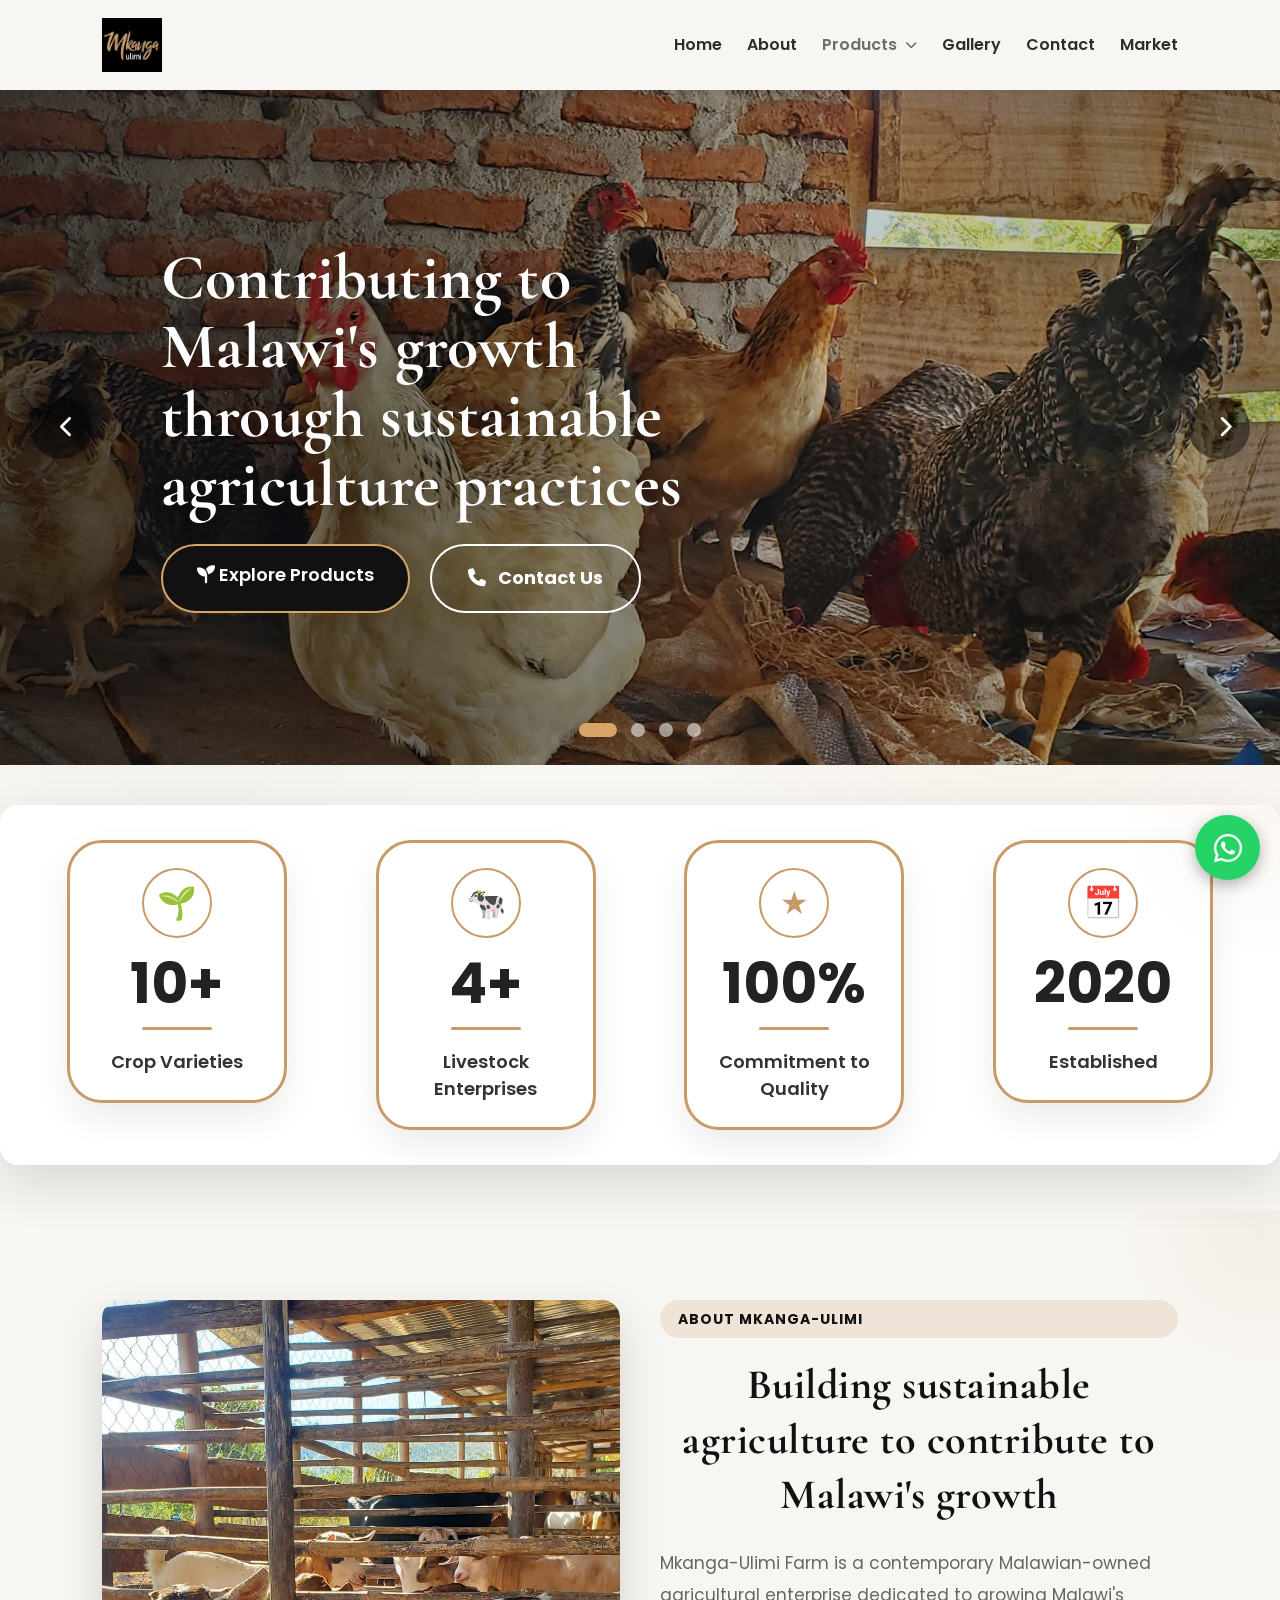
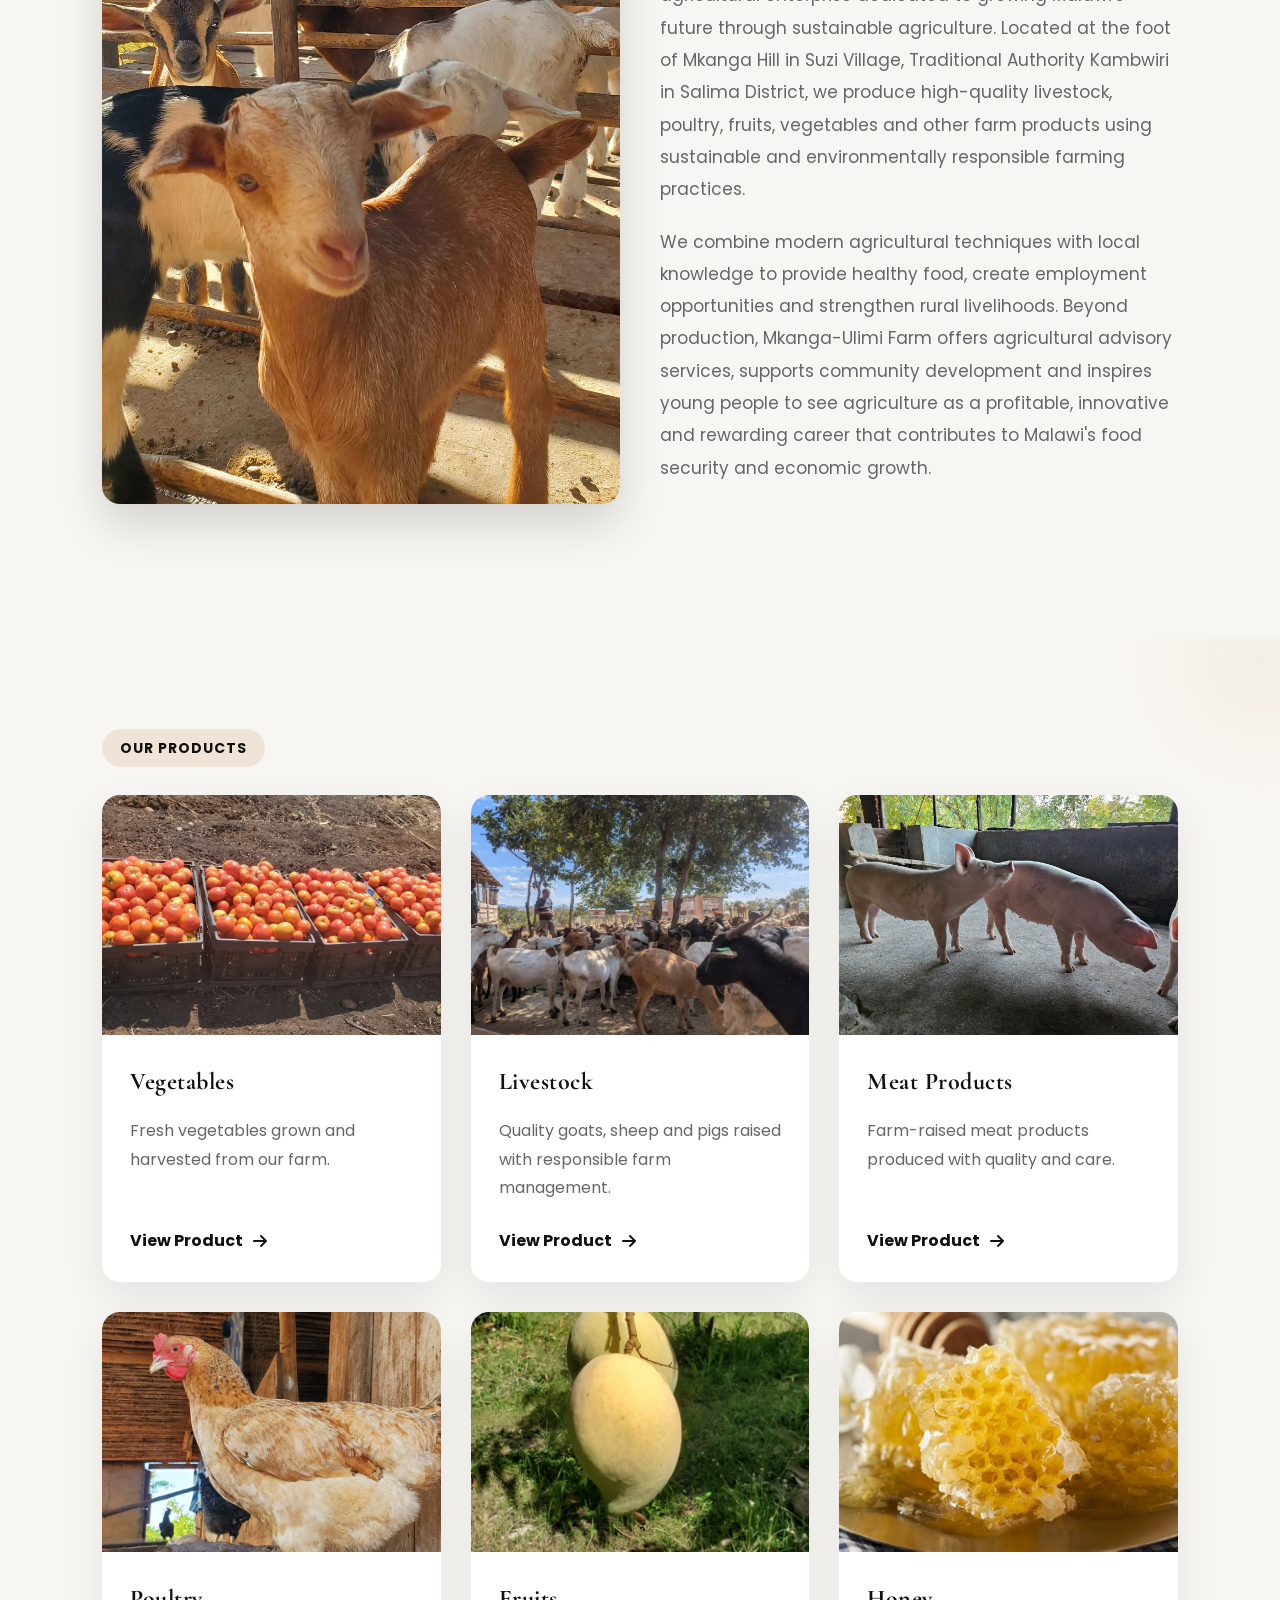
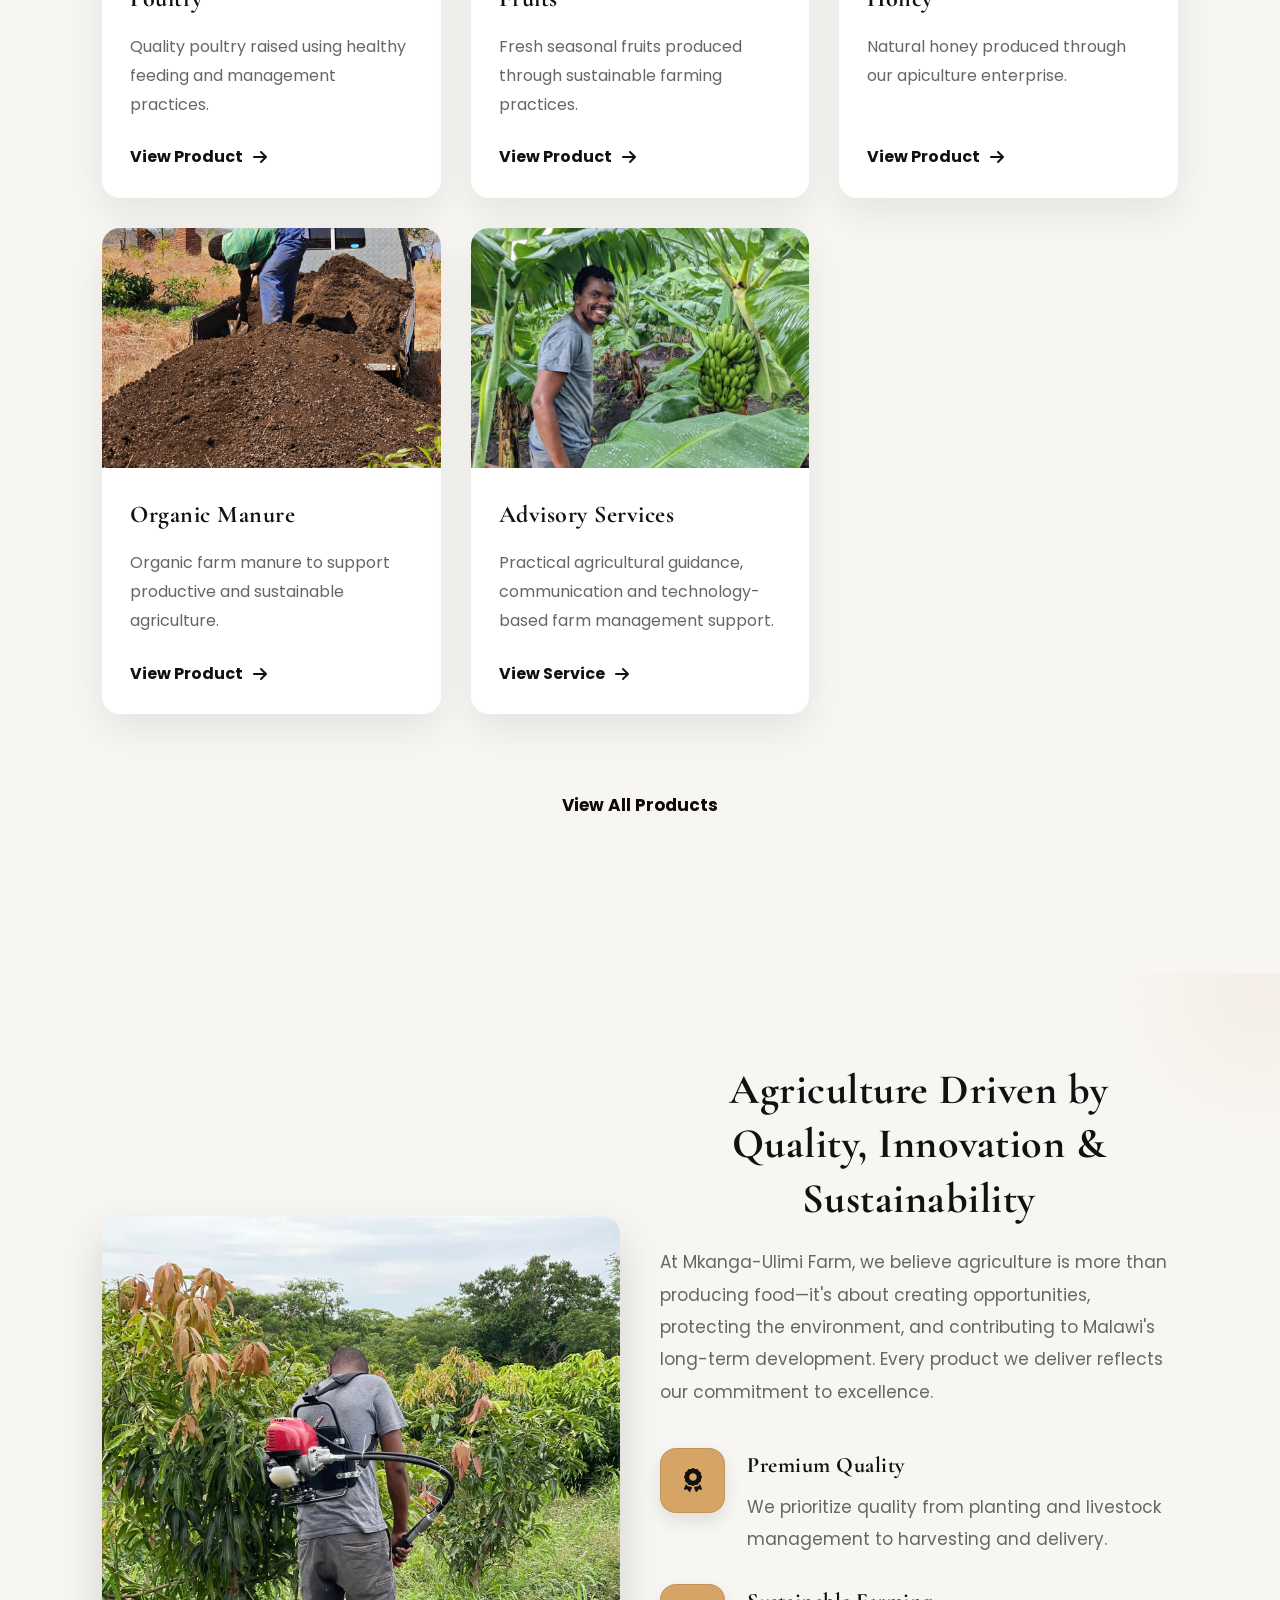
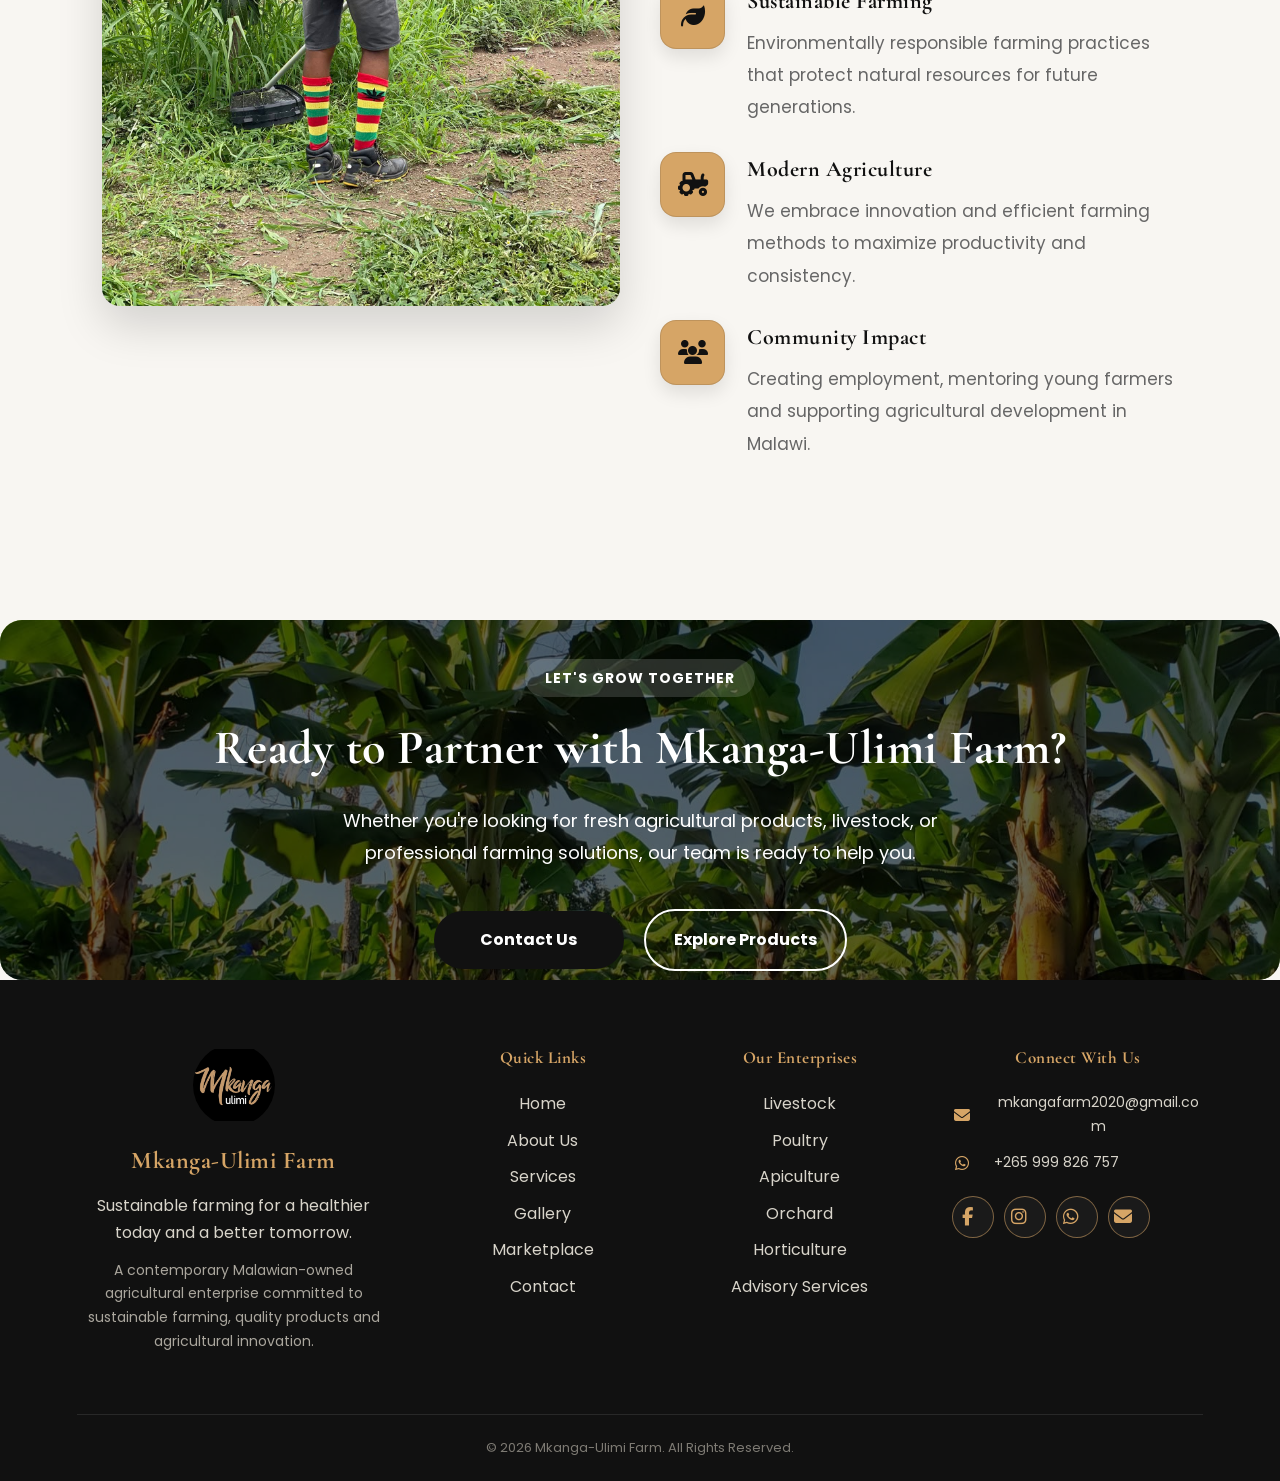
==== commit 527ffd50: "Add files via upload" ====
--- a/index.html
+++ b/index.html
@@ -139,7 +139,7 @@
           </h1>
 
           <div class="hero-buttons">
-            <a href="products.html" class="btn btn-primary">
+            <a href="market.html" class="btn btn-primary">
               <i class="fa-solid fa-seedling"></i>
               Explore Products
             </a>
@@ -165,7 +165,7 @@
           <p>We rear goats, sheep and pigs.</p>
 
           <div class="hero-buttons">
-            <a href="products.html" class="btn btn-primary">
+            <a href="market.html" class="btn btn-primary">
               <i class="fa-solid fa-seedling"></i>
               Explore Products
             </a>
@@ -188,7 +188,7 @@
           <h2>Fresh produce direct from our farm</h2>
 
           <div class="hero-buttons">
-            <a href="products.html" class="btn btn-primary">
+            <a href="market.html" class="btn btn-primary">
               <i class="fa-solid fa-seedling"></i>
               Explore Products
             </a>
@@ -212,7 +212,7 @@
           <p>Fruits. Vegetables. Meat Products. Organic Manure. Honey. Livestock.</p>
 
           <div class="hero-buttons">
-            <a href="products.html" class="btn btn-primary">
+            <a href="market.html" class="btn btn-primary">
               <i class="fa-solid fa-seedling"></i>
               Explore Products
             </a>
@@ -325,37 +325,37 @@
       <div class="products-grid">
         <div class="product-box">
           <div class="product-image"><img src="assets/images/tomatoes.jpg" alt="Vegetables" /></div>
-          <div class="product-content"><h3>Vegetables</h3><p>Fresh vegetables grown and harvested from our farm.</p><a href="products.html">View Product <i class="fa-solid fa-arrow-right"></i></a></div>
+          <div class="product-content"><h3>Vegetables</h3><p>Fresh vegetables grown and harvested from our farm.</p><a href="market.html">View Product <i class="fa-solid fa-arrow-right"></i></a></div>
         </div>
 
         <div class="product-box">
           <div class="product-image"><img src="assets/images/goats.jpg" alt="Livestock" /></div>
-          <div class="product-content"><h3>Livestock</h3><p>Quality goats, sheep and pigs raised with responsible farm management.</p><a href="products.html">View Product <i class="fa-solid fa-arrow-right"></i></a></div>
+          <div class="product-content"><h3>Livestock</h3><p>Quality goats, sheep and pigs raised with responsible farm management.</p><a href="market.html">View Product <i class="fa-solid fa-arrow-right"></i></a></div>
         </div>
 
         <div class="product-box">
           <div class="product-image"><img src="assets/images/pigs.jpg" alt="Meat Products" /></div>
-          <div class="product-content"><h3>Meat Products</h3><p>Farm-raised meat products produced with quality and care.</p><a href="products.html">View Product <i class="fa-solid fa-arrow-right"></i></a></div>
+          <div class="product-content"><h3>Meat Products</h3><p>Farm-raised meat products produced with quality and care.</p><a href="market.html">View Product <i class="fa-solid fa-arrow-right"></i></a></div>
         </div>
 
         <div class="product-box">
           <div class="product-image"><img src="assets/images/chickens.jpg" alt="Poultry" /></div>
-          <div class="product-content"><h3>Poultry</h3><p>Quality poultry raised using healthy feeding and management practices.</p><a href="products.html">View Product <i class="fa-solid fa-arrow-right"></i></a></div>
+          <div class="product-content"><h3>Poultry</h3><p>Quality poultry raised using healthy feeding and management practices.</p><a href="market.html">View Product <i class="fa-solid fa-arrow-right"></i></a></div>
         </div>
 
         <div class="product-box">
           <div class="product-image"><img src="assets/images/mangoes.jpg" alt="Fruits" /></div>
-          <div class="product-content"><h3>Fruits</h3><p>Fresh seasonal fruits produced through sustainable farming practices.</p><a href="products.html">View Product <i class="fa-solid fa-arrow-right"></i></a></div>
+          <div class="product-content"><h3>Fruits</h3><p>Fresh seasonal fruits produced through sustainable farming practices.</p><a href="market.html">View Product <i class="fa-solid fa-arrow-right"></i></a></div>
         </div>
 
         <div class="product-box">
           <div class="product-image"><img src="assets/images/honey.jpg" alt="Honey" /></div>
-          <div class="product-content"><h3>Honey</h3><p>Natural honey produced through our apiculture enterprise.</p><a href="products.html">View Product <i class="fa-solid fa-arrow-right"></i></a></div>
+          <div class="product-content"><h3>Honey</h3><p>Natural honey produced through our apiculture enterprise.</p><a href="market.html">View Product <i class="fa-solid fa-arrow-right"></i></a></div>
         </div>
 
         <div class="product-box">
           <div class="product-image"><img src="assets/images/farm-bg.jpg" alt="Organic Manure" /></div>
-          <div class="product-content"><h3>Organic Manure</h3><p>Organic farm manure to support productive and sustainable agriculture.</p><a href="products.html">View Product <i class="fa-solid fa-arrow-right"></i></a></div>
+          <div class="product-content"><h3>Organic Manure</h3><p>Organic farm manure to support productive and sustainable agriculture.</p><a href="market.html">View Product <i class="fa-solid fa-arrow-right"></i></a></div>
         </div>
 
         <div class="product-box">
@@ -365,7 +365,7 @@
       </div>
 
       <div class="products-button">
-        <a href="products.html" class="main-btn">View All Products</a>
+        <a href="market.html" class="main-btn">View All Products</a>
       </div>
     </section>
 
@@ -459,7 +459,7 @@
         <div class="cta-buttons">
           <a href="contact.html" class="cta-btn">Contact Us</a>
 
-          <a href="products.html" class="cta-btn-outline">Explore Products</a>
+          <a href="market.html" class="cta-btn-outline">Explore Products</a>
         </div>
       </div>
     </section>
--- a/assets/css/style.css
+++ b/assets/css/style.css
@@ -972,7 +972,7 @@
 .main-btn{
 	display:inline-block;
 	background:var(--cream);
-	color:#030202;
+	color:#110909;
 	text-decoration:none;
 	padding:18px 40px;
 	border-radius:50px;
--- a/assets/css/responsive.css
+++ b/assets/css/responsive.css
@@ -803,3 +803,157 @@
   .advisory-card-content h3{font-size:18px;line-height:1.2;}
   .advisory-card-content p{font-size:12.5px;line-height:1.5;}
 }
+
+/* ==================================================
+   ABOUT PAGE — MOBILE READABILITY REFINEMENT
+   Keep content wide and comfortable; do not squeeze
+   long-form paragraphs into narrow columns.
+================================================== */
+@media (max-width: 600px){
+  .about-story,
+  .about-purpose,
+  .values-section,
+  .founder-section{
+    width: 94% !important;
+    max-width: 94% !important;
+    margin-left: auto !important;
+    margin-right: auto !important;
+  }
+
+  /* Main story: image first, then a full-width text column. */
+  .about-story{
+    display: grid !important;
+    grid-template-columns: 1fr !important;
+    gap: 24px !important;
+    margin-top: 38px !important;
+    margin-bottom: 42px !important;
+    align-items: stretch !important;
+  }
+
+  .about-story-image,
+  .about-story-content{
+    width: 100% !important;
+    min-width: 0 !important;
+  }
+
+  .about-story-image img{
+    width: 100% !important;
+    height: 260px !important;
+    object-fit: cover !important;
+    border-radius: 16px !important;
+  }
+
+  .about-story-content h2{
+    font-size: 30px !important;
+    line-height: 1.2 !important;
+    margin-bottom: 18px !important;
+  }
+
+  .about-story-content p:not(.section-label){
+    width: 100% !important;
+    max-width: none !important;
+    font-size: 15px !important;
+    line-height: 1.7 !important;
+    margin-bottom: 15px !important;
+  }
+
+  /* Journey / approach / vision / mission: one readable card at a time. */
+  .about-purpose{
+    display: grid !important;
+    grid-template-columns: 1fr !important;
+    gap: 20px !important;
+    margin-top: 30px !important;
+    margin-bottom: 30px !important;
+  }
+
+  .about-purpose-card{
+    width: 100% !important;
+    padding: 30px 24px !important;
+    text-align: left !important;
+  }
+
+  .about-purpose-icon{
+    margin-left: 0 !important;
+    margin-right: 0 !important;
+    margin-bottom: 18px !important;
+  }
+
+  .about-purpose-card h2{
+    font-size: 25px !important;
+    line-height: 1.25 !important;
+    margin-bottom: 16px !important;
+  }
+
+  .about-purpose-card p:not(.section-label){
+    width: 100% !important;
+    max-width: none !important;
+    font-size: 15px !important;
+    line-height: 1.7 !important;
+    margin-bottom: 14px !important;
+  }
+
+  /* Core values: retain two columns, but give each card comfortable text width. */
+  .values-grid{
+    grid-template-columns: repeat(2, minmax(0, 1fr)) !important;
+    gap: 12px !important;
+  }
+
+  .value-card{
+    padding: 22px 14px !important;
+    min-width: 0 !important;
+  }
+
+  .value-card h3{
+    font-size: 16px !important;
+    line-height: 1.25 !important;
+  }
+
+  .value-card p{
+    font-size: 12.5px !important;
+    line-height: 1.55 !important;
+  }
+
+  /* Founder section: full-width readable biography. */
+  .founder-section{
+    display: grid !important;
+    grid-template-columns: 1fr !important;
+    gap: 24px !important;
+    padding: 42px 3% !important;
+  }
+
+  .founder-image,
+  .founder-content{
+    width: 100% !important;
+    min-width: 0 !important;
+  }
+
+  .founder-image img{
+    width: 100% !important;
+    height: auto !important;
+    max-height: 360px !important;
+    object-fit: cover !important;
+  }
+
+  .founder-content h2{
+    font-size: 30px !important;
+    line-height: 1.2 !important;
+    margin-bottom: 18px !important;
+  }
+
+  .founder-content p:not(.section-label){
+    width: 100% !important;
+    max-width: none !important;
+    font-size: 15px !important;
+    line-height: 1.7 !important;
+    margin-bottom: 15px !important;
+  }
+}
+
+@media (max-width: 380px){
+  .about-story-content h2,
+  .founder-content h2{font-size: 27px !important;}
+  .about-purpose-card h2{font-size: 23px !important;}
+  .about-story-content p:not(.section-label),
+  .about-purpose-card p:not(.section-label),
+  .founder-content p:not(.section-label){font-size: 14px !important;}
+}
